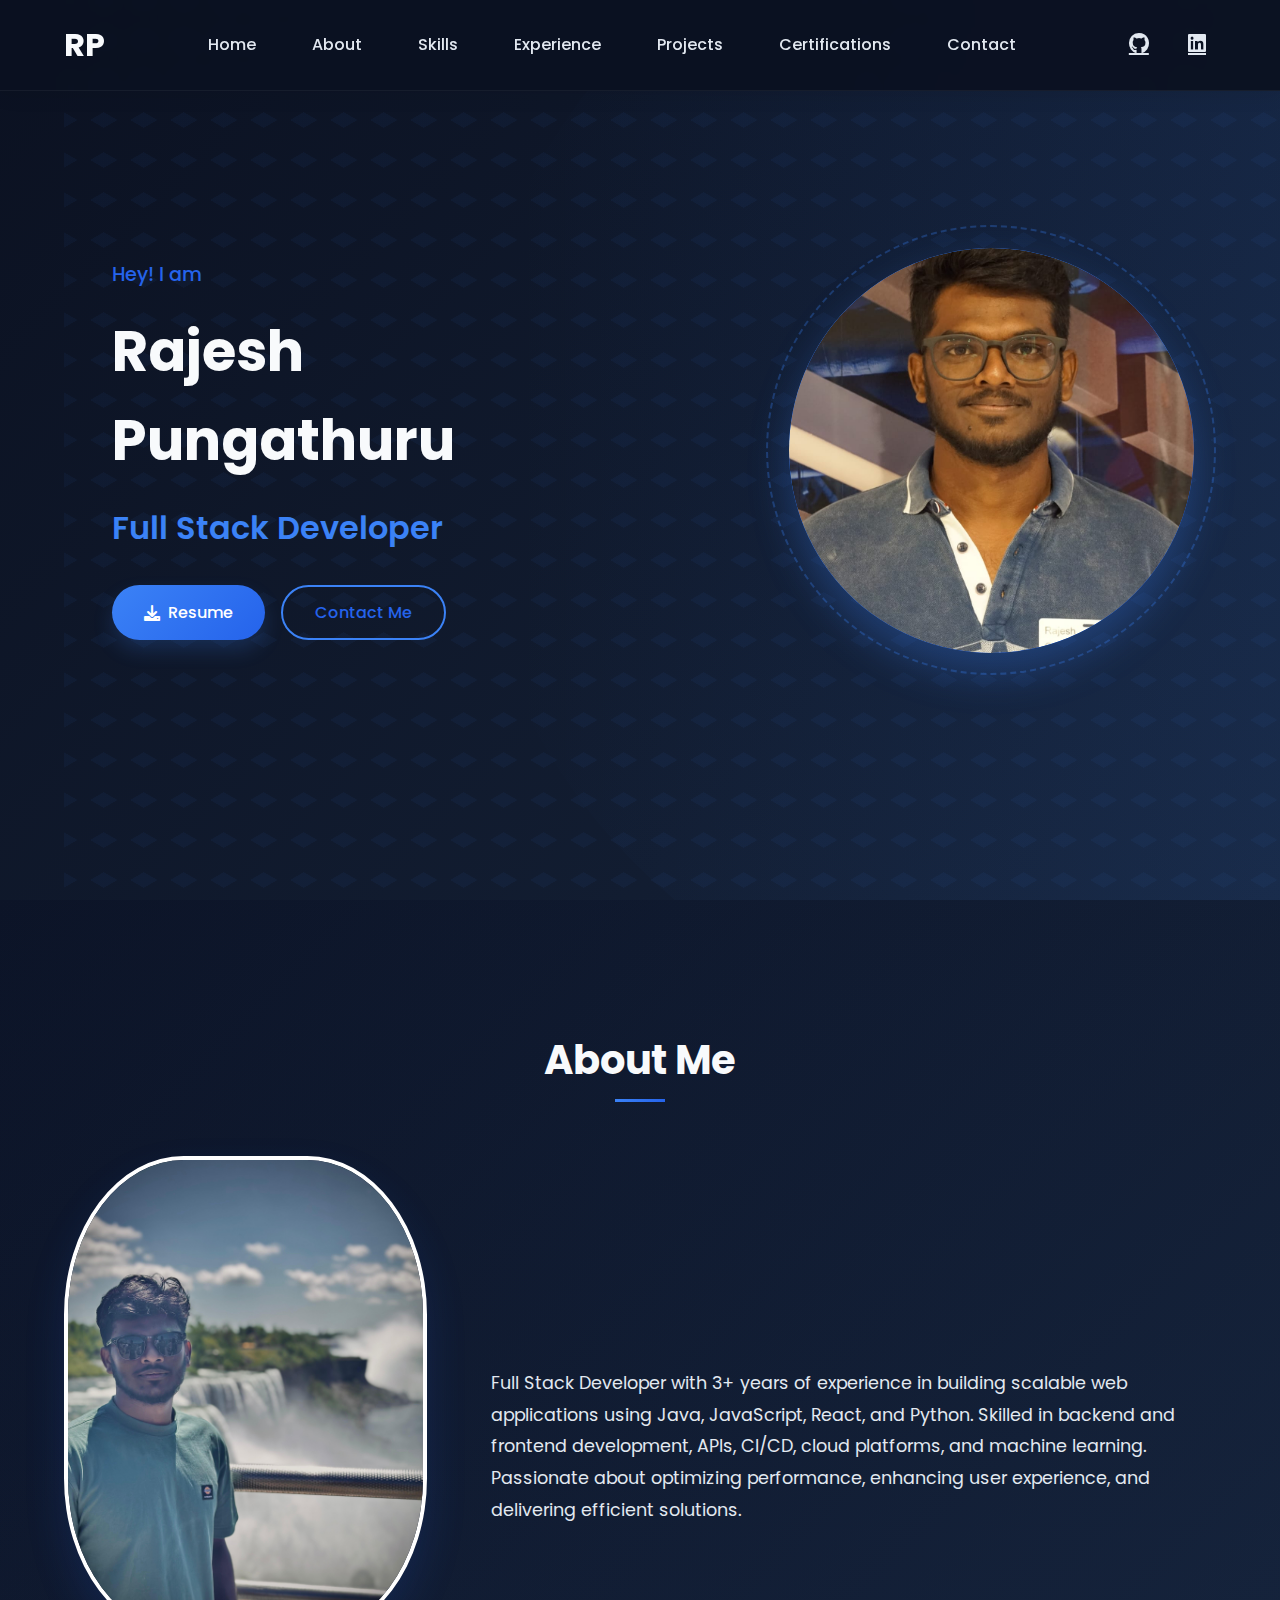
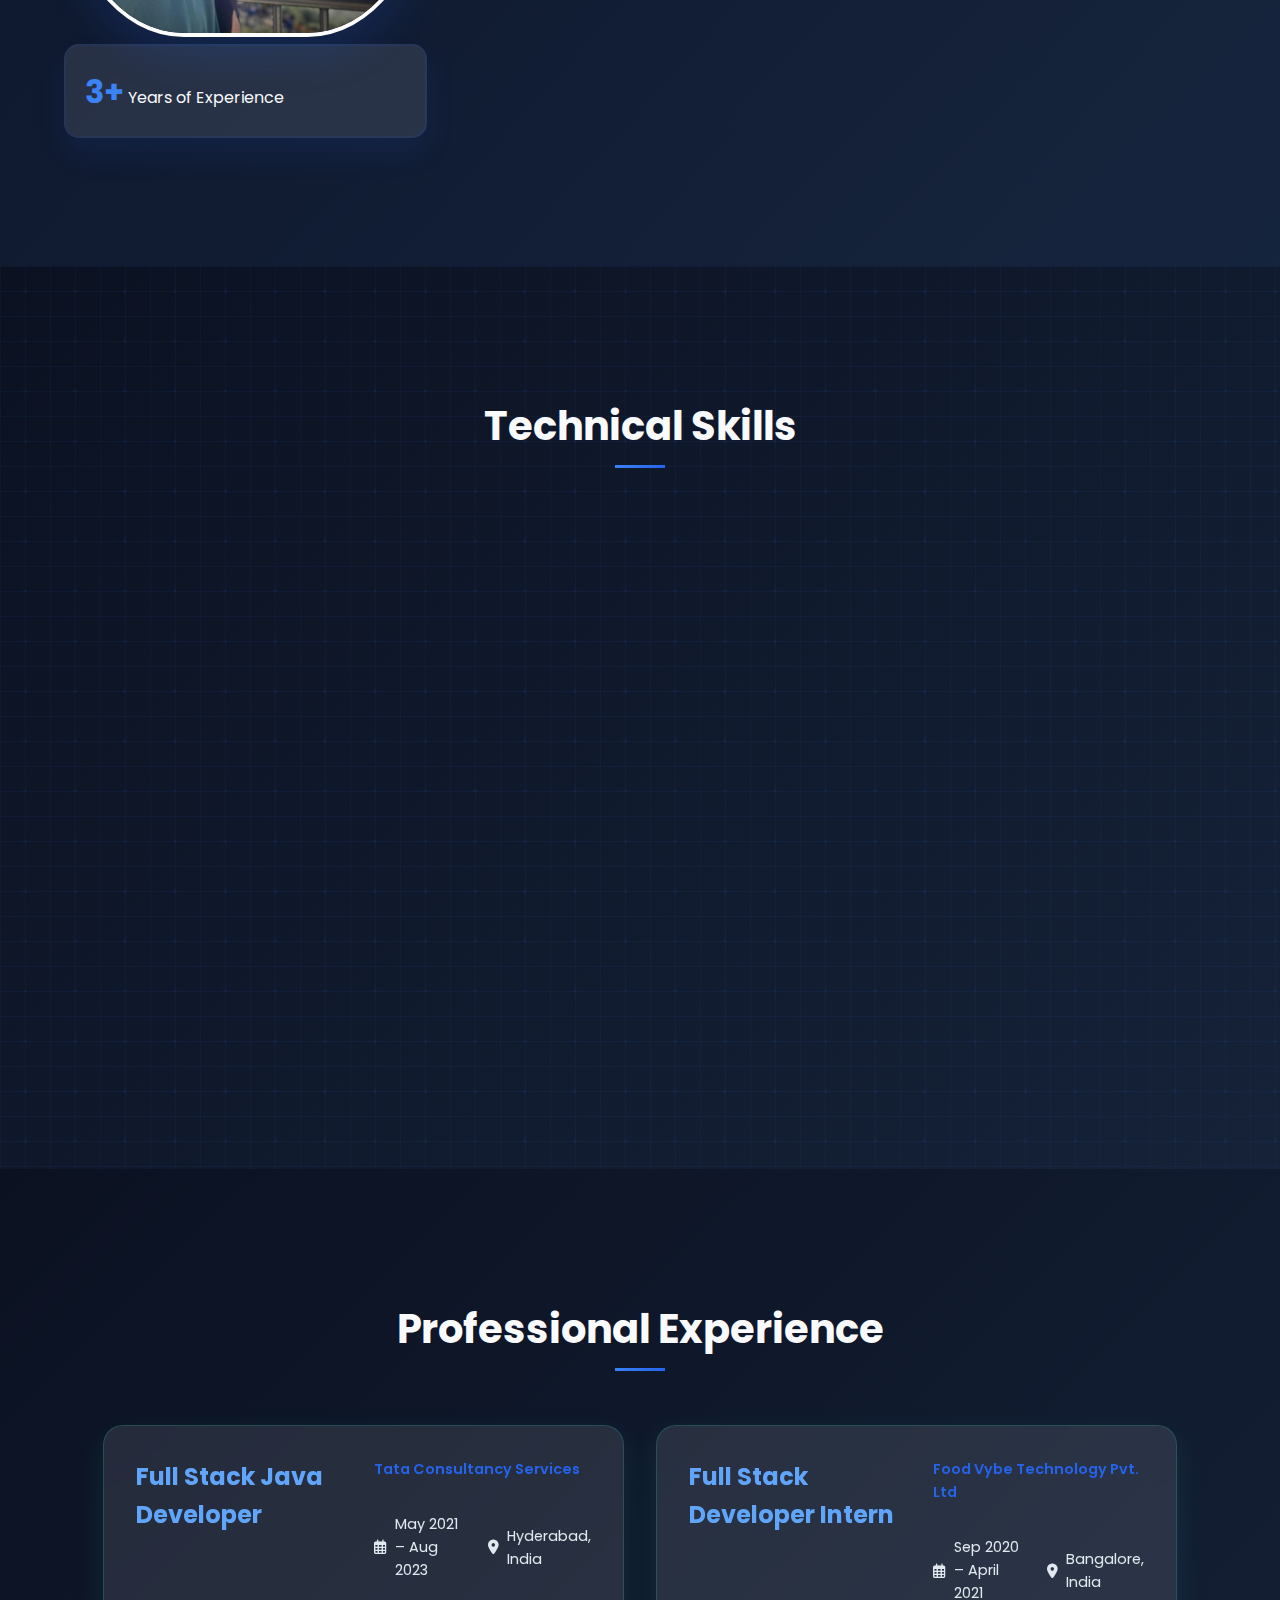
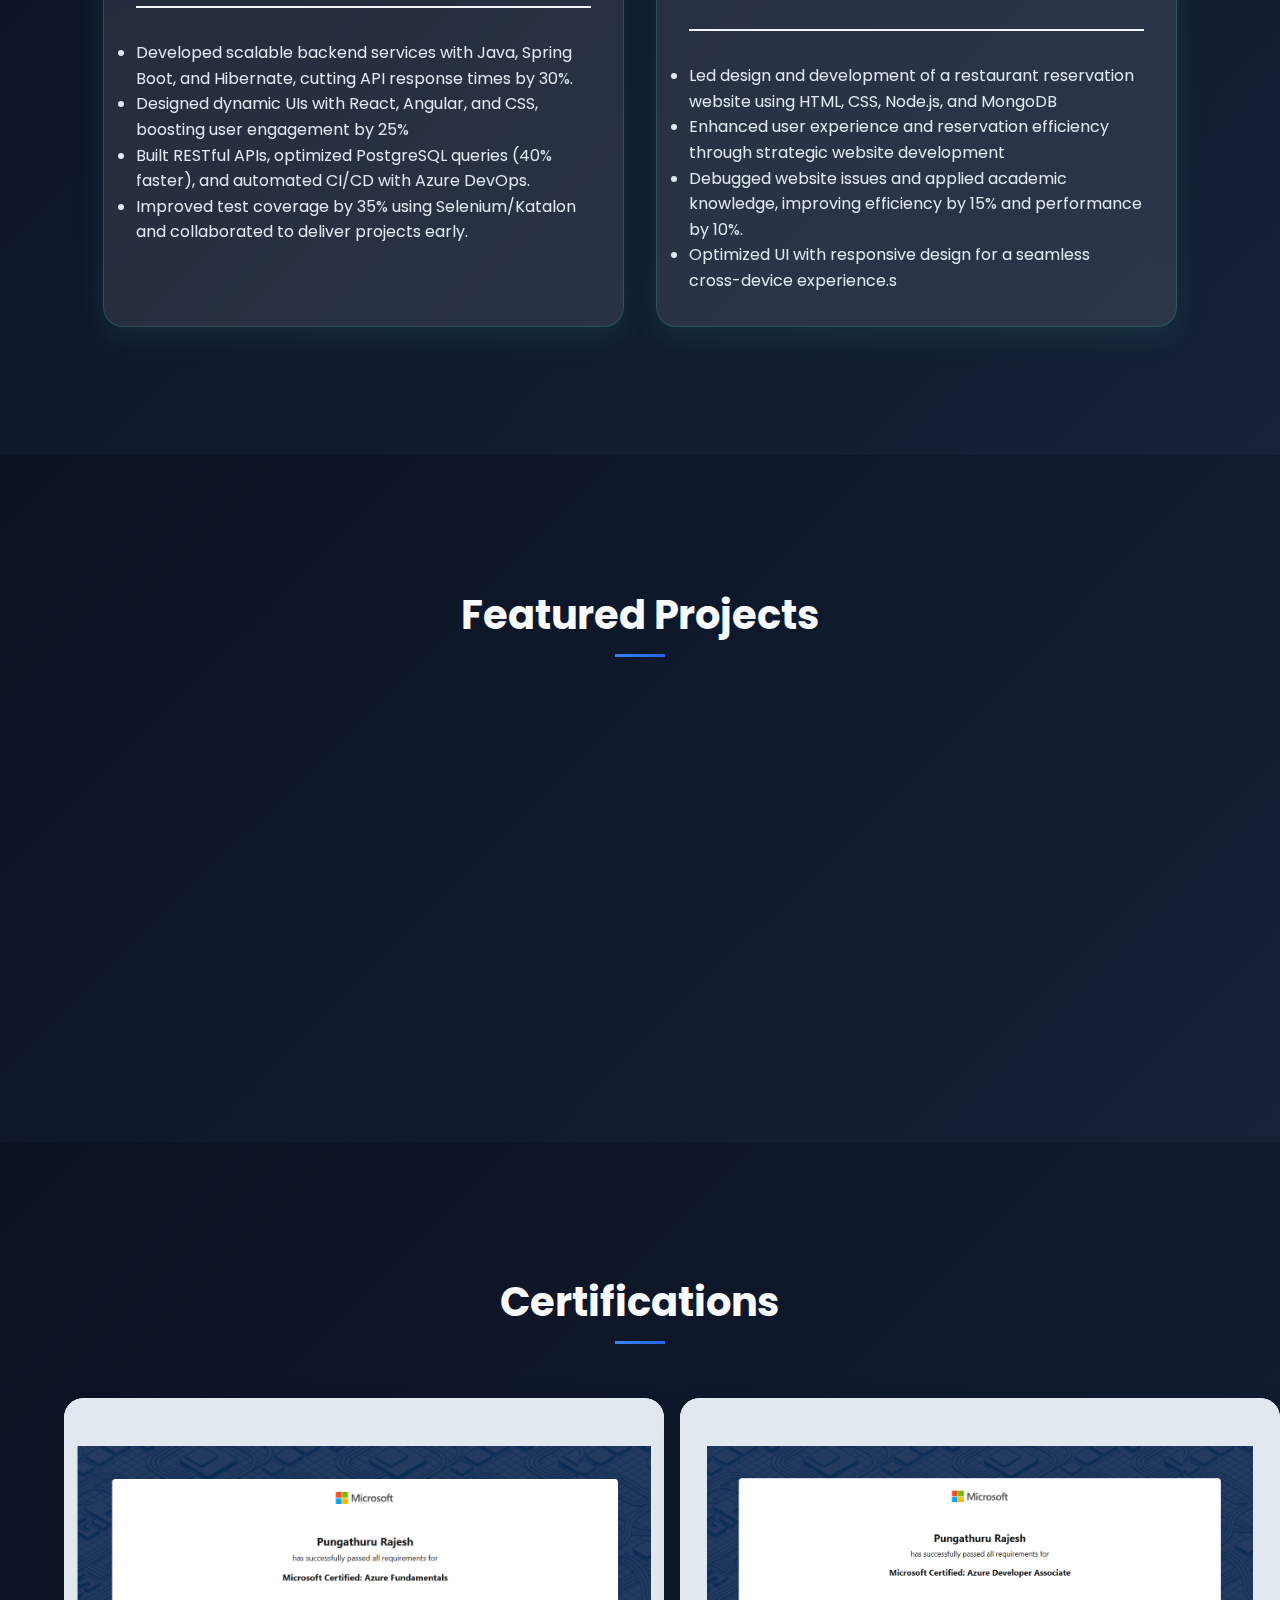
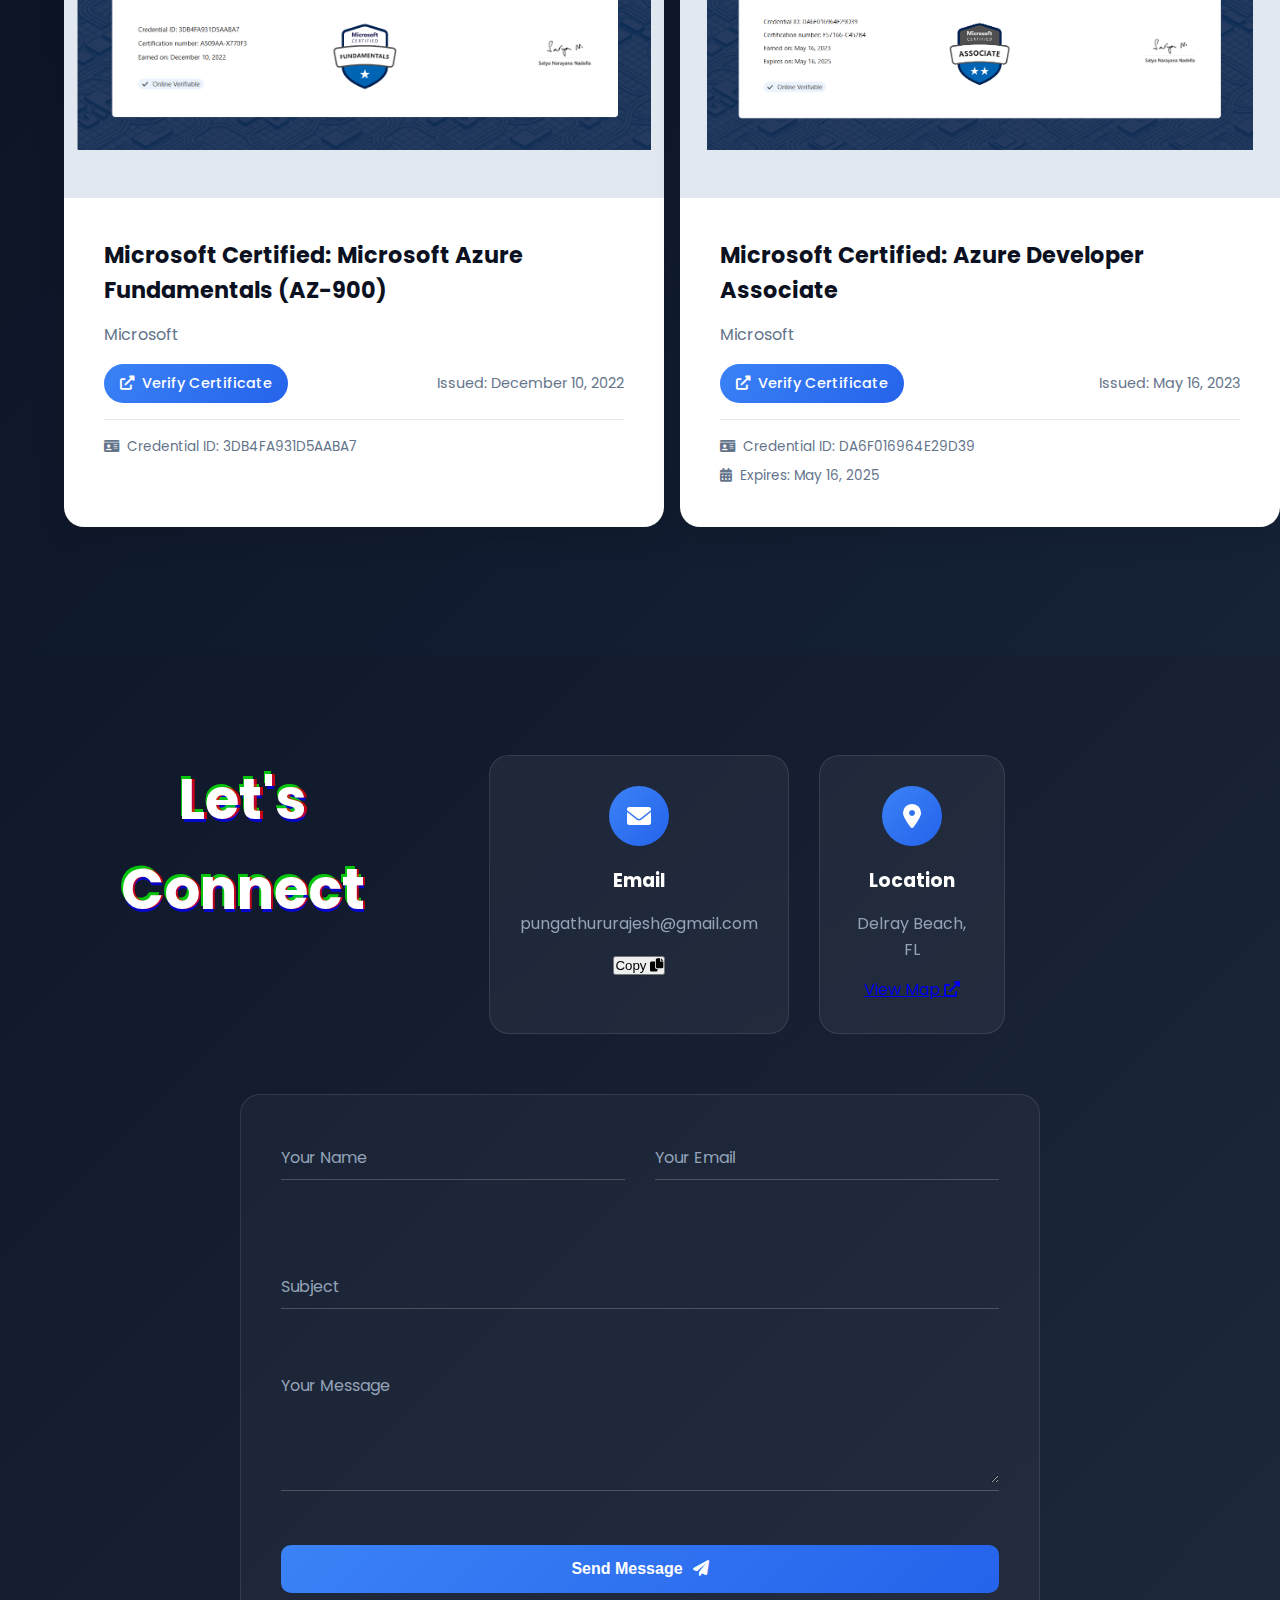
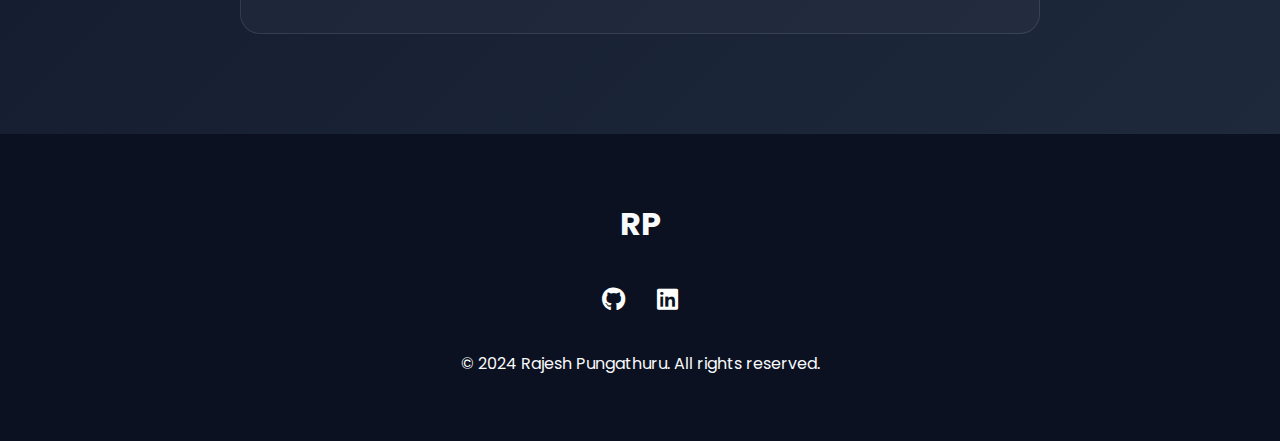
==== index.html @ 25eaee37 "first commit" ====
<!DOCTYPE html>
<html lang="en">
<head>
  <meta charset="UTF-8">
  <meta name="viewport" content="width=device-width, initial-scale=1.0">
  <title>Rajesh Pungathuru - Full Stack Developer</title>
  <link rel="stylesheet" href="styles.css">
  <link rel="stylesheet" href="https://cdnjs.cloudflare.com/ajax/libs/font-awesome/6.0.0/css/all.min.css">
  <link href="https://fonts.googleapis.com/css2?family=Poppins:wght@300;400;500;600;700&display=swap" rel="stylesheet">
  <link href="https://fonts.googleapis.com/css2?family=Dancing+Script:wght@700&display=swap" rel="stylesheet">
</head>
<body>
  <!-- Navigation -->
  <nav class="navbar">
    <div class="nav-logo">RP</div>
    <div class="nav-links">
      <a href="#hero" class="nav-item">Home</a>
      <a href="#about" class="nav-item">About</a>
      <a href="#skills" class="nav-item">Skills</a>
      <a href="#experience" class="nav-item">Experience</a>
      <a href="#projects" class="nav-item">Projects</a>
      <a href="#certifications" class="nav-item">Certifications</a>
      <a href="#contact" class="nav-item">Contact</a>
    </div>
    <div class="nav-social">
      <a href="https://github.com/RajeshPungathuru" target="_blank" class="social-icon github">
        <i class="fab fa-github"></i>
      </a>
      <a href="https://www.linkedin.com/in/rajesh-pungathuru-8390151b8/" target="_blank" class="social-icon linkedin">
        <i class="fab fa-linkedin"></i>
      </a>
    </div>
  </nav>

  <!-- Hero Section -->
  <section id="hero" class="hero-section">
    <div class="hero-content">
      <div class="hero-text">
        <div class="greeting-text">Hey! I am</div>
        <h1 class="dev-name">Rajesh Pungathuru</h1>
        <div class="role-text">Full Stack Developer</div>
        <div class="cta-buttons">
          <a href="assets/RP_OG_Resume.pdf" download class="btn primary-btn">
            <i class="fas fa-download"></i> Resume
          </a>
          <a href="#contact" class="btn secondary-btn">Contact Me</a>
        </div>
      </div>
      
      <div class="hero-image">
        <div class="image-frame"></div>
        <div class="image-container">
          <img src="assets/rpl.jpg" alt="Rajesh Pungathuru">
        </div>
      </div>
    </div>
  </section>

  <!-- About Me Section -->
  <section id="about" class="about-section">
    <h2 class="section-title">About Me</h2>
    <div class="about-content">
      <div class="about-image">
        <img src="assets/rpp.jpg" alt="Rajesh Pungathuru">
        <div class="years-card">
          <span class="number">3+</span>
          <span class="text">Years of Experience</span>
        </div>
      </div>
      <div class="about-text">
        <p class="about-description">
          Full Stack Developer with 3+ years of experience in building scalable web applications using Java, JavaScript, React, and Python. 
          Skilled in backend and frontend development, APIs, CI/CD, cloud platforms, and machine learning. Passionate about optimizing performance, enhancing user experience, and delivering efficient solutions.
        </p>
      </div>
    </div>
  </section>

  <!-- Skills Section -->
  <section id="skills" class="skills-section">
    <h2 class="section-title">Technical Skills</h2>
    <div class="skills-categories">
      <div class="skill-category">
        <h4>Languages</h4>
        <div class="skill-tags">
          <span>Java</span>
          <span>JavaScript</span>
          <span>Python</span>
          <span>HTML5</span>
          <span>CSS3</span>
        </div>
      </div>
      <div class="skill-category">
        <h4>Frameworks</h4>
        <div class="skill-tags">
          <span>Spring Boot</span>
          <span>Hibernate</span>
          <span>Angular</span>
          <span>React.js</span>
        </div>
      </div>
      <div class="skill-category">
        <h4>Databases</h4>
        <div class="skill-tags">
          <span>PostgreSQL</span>
          <span>MongoDB</span>
          <span>Oracle</span>
        </div>
      </div>
      <div class="skill-category">
        <h4>Cloud & DevOps</h4>
        <div class="skill-tags">
          <span>Azure DevOps</span>
          <span>Microsoft Azure</span>
          <span>Docker</span>
          <span>Git</span>
        </div>
      </div>
      <div class="skill-category">
        <h4>Tools</h4>
        <div class="skill-tags">
          <span>Selenium</span>
          <span>Katalon</span>
          <span>Git</span>
          <span>Docker</span>
        </div>
      </div>
      <div class="skill-category">
        <h4>Methodologies</h4>
        <div class="skill-tags">
          <span>Agile/Scrum</span>
          <span>SDLC</span>
          <span>Test-driven Development</span>
        </div>
      </div>
    </div>
  </section>

  <!-- Experience Section -->
  <section id="experience" class="experience-section">
    <h2 class="section-title">Professional Experience</h2>
    <div class="experience-container">
      <div class="experience-card">
        <div class="experience-header">
          <h3>Full Stack Java Developer</h3>
          <div class="company-info">
            <span class="company-name">Tata Consultancy Services</span>
            <div class="meta-info">
              <span><i class="far fa-calendar-alt"></i> May 2021 – Aug 2023</span>
              <span><i class="fas fa-map-marker-alt"></i> Hyderabad, India</span>
            </div>
          </div>
        </div>
        <div class="experience-body">
          <ul class="responsibility-list">
            <li>Developed scalable backend services with Java, Spring Boot, and Hibernate, cutting API response times by 30%.</li>
            <li>Designed dynamic UIs with React, Angular, and CSS, boosting user engagement by 25%</li>
            <li>Built RESTful APIs, optimized PostgreSQL queries (40% faster), and automated CI/CD with Azure DevOps.</li>
            <li>Improved test coverage by 35% using Selenium/Katalon and collaborated to deliver projects early.</li>
          </ul>
        </div>
      </div>

      <div class="experience-card">
        <div class="experience-header">
          <h3>Full Stack Developer Intern</h3>
          <div class="company-info">
            <span class="company-name">Food Vybe Technology Pvt. Ltd</span>
            <div class="meta-info">
              <span><i class="far fa-calendar-alt"></i> Sep 2020 – April 2021</span>
              <span><i class="fas fa-map-marker-alt"></i> Bangalore, India</span>
            </div>
          </div>
        </div>
        <div class="experience-body">
          <ul class="responsibility-list">
            <li>Led design and development of a restaurant reservation website using HTML, CSS, Node.js, and MongoDB</li>
            <li>Enhanced user experience and reservation efficiency through strategic website development</li>
            <li>Debugged website issues and applied academic knowledge, improving efficiency by 15% and performance by 10%.</li>
             <li> Optimized UI with responsive design for a seamless cross-device experience.s</li>
          </ul>
        </div>
      </div>
    </div>
  </section>

  <!-- Projects Section -->
  <section id="projects" class="projects-section">
    <h2 class="section-title">Featured Projects</h2>
    <div class="project-grid">
      <div class="project-card">
        <div class="project-image">
          <img src="assets/project1.jpg" alt="Inventory Management System">
        </div>
        <div class="project-content">
          <h3>Inventory Management System</h3>
          <p>Built a microservices-based inventory system using Spring Boot and Docker, reducing downtime during updates by 50%.</p>
          <div class="project-tech">
            <span>Spring Boot</span>
            <span>Docker</span>
            <span>Microservices</span>
          </div>
          <div class="project-links">
            <a href="#" class="btn project-btn"><i class="fas fa-external-link-alt"></i> Live Demo</a>
            <a href="#" class="btn project-btn"><i class="fab fa-github"></i> Source Code</a>
          </div>
        </div>
      </div>
      <div class="project-card">
        <div class="project-image">
          <img src="assets/project2.jpg" alt="E-Commerce Platform">
        </div>
        <div class="project-content">
          <h3>E-Commerce Platform</h3>
          <p>Developed a full-stack e-commerce platform using Spring Boot, Angular, and PostgreSQL, achieving 99% uptime SLA.</p>
          <div class="project-tech">
            <span>Angular</span>
            <span>Spring Boot</span>
            <span>PostgreSQL</span>
          </div>
          <div class="project-links">
            <a href="#" class="btn project-btn"><i class="fas fa-external-link-alt"></i> Live Demo</a>
            <a href="#" class="btn project-btn"><i class="fab fa-github"></i> Source Code</a>
          </div>
        </div>
      </div>
    </div>
  </section>

  <!-- Certifications Section -->
  <section id="certifications" class="certifications-section">
    <h2 class="section-title">Certifications</h2>
    <div class="certifications-grid">
      <div class="certification-card">
        <div class="certification-image">
          <img src="assets/Screenshot 2025-01-31 222821.png" alt="Microsoft Certified: Microsoft Azure Fundamentals (AZ-900)">
        </div>
        <div class="certification-content">
          <h3>Microsoft Certified: Microsoft Azure Fundamentals (AZ-900)</h3>

          <p>Microsoft</p>
          <div class="certification-links">
            <a href="https://learn.microsoft.com/en-us/users/pungathururajesh-3265/credentials/3db4fa931d5aaba7?ref=https%3A%2F%2Fwww.linkedin.com%2F" target="_blank" class="btn cert-btn">
              <i class="fas fa-external-link-alt"></i> Verify Certificate
            </a>
            <span class="cert-date">Issued: December 10, 2022</span>
          </div>
          <div class="cert-details">
            <span class="cert-id">Credential ID: 3DB4FA931D5AABA7</span>
            <!-- <span class="cert-expiry">Expires: May 16, 2025</span> -->
          </div>
        </div>
      </div>

      <!-- <div class="certification-card">
        <div class="certification-image">
          <img src="assets/azure-cert.jpg" alt="Microsoft Azure Fundamentals">
        </div>
        <div class="certification-content">
          <h3>Microsoft Azure Fundamentals (AZ-900)</h3>
          <p>Microsoft</p>
          <div class="certification-links">
            <a href="https://www.credly.com/your-azure-badge" target="_blank" class="btn cert-btn">
              <i class="fas fa-external-link-alt"></i> Verify Certificate
            </a>
            <span class="cert-date">Issued: Dec 2023</span>
          </div>
        </div>
      </div> -->

      <div class="certification-card">
        <div class="certification-image">
          <img src="assets/image.png" alt="Microsoft Certified: Azure Developer Associate">
        </div>
        <div class="certification-content">
          <h3>Microsoft Certified: Azure Developer Associate</h3>
          <p>Microsoft</p>
          <div class="certification-links">
            <a href="https://learn.microsoft.com/en-us/users/pungathururajesh-3265/credentials/da6f016964e29d39?ref=https%3A%2F%2Fwww.linkedin.com%2F" target="_blank" class="btn cert-btn">
              <i class="fas fa-external-link-alt"></i> Verify Certificate
            </a>
            <span class="cert-date">Issued: May 16, 2023</span>
          </div>
          <div class="cert-details">
            <span class="cert-id">Credential ID: DA6F016964E29D39</span>
            <span class="cert-expiry">Expires: May 16, 2025</span>
          </div>
        </div>
      </div>

      
  </section>

  <!-- Contact Section -->
  <!-- <section id="contact" class="contact-section">
    <h2 class="section-title">Let's Connect</h2>
    <div class="contact-container">
      <div class="contact-info">
        <div class="contact-item">
          <i class="fas fa-envelope"></i>
          <h3>Email</h3>
          <p>pungathururajesh@gmail.com</p>
        </div>
        <div class="contact-item">
          <i class="fas fa-map-marker-alt"></i>
          <h3>Location</h3>
          <p>Delray Beach, FL</p>
        </div>
      </div>
      <form class="contact-form">
        <div class="form-group">
          <input type="text" placeholder="Your Name" required>
          <input type="email" placeholder="Your Email" required>
        </div>
        <input type="text" placeholder="Subject" required>
        <textarea placeholder="Your Message" required></textarea>
        <button type="submit" class="btn submit-btn">Send Message</button>
      </form>
    </div>
  </section> -->
  <!-- <section id="contact" class="contact-section">
    <h2 class="section-title">Let's Connect</h2>
    <div class="contact-container">
      <div class="contact-info">
        <div class="contact-item">
          <i class="fas fa-envelope"></i>
          <h3>Email</h3>
          <p>pungathururajesh@gmail.com</p>
        </div>
        <div class="contact-item">
          <i class="fas fa-map-marker-alt"></i>
          <h3>Location</h3>
          <p>Delray Beach, FL</p>
        </div>
      </div>
      <form id="contact-form" class="contact-form">
        <div class="form-group">
          <input type="text" id="name" name="name" placeholder="Your Name" required>
          <input type="email" id="email" name="email" placeholder="Your Email" required>
        </div>
        <input type="text" id="subject" name="subject" placeholder="Subject" required>
        <textarea id="message" name="message" placeholder="Your Message" required></textarea>
        <button type="submit" class="btn submit-btn">Send Message</button>
      </form>
      <script src="https://cdn.jsdelivr.net/npm/@emailjs/browser@4/dist/email.min.js"></script>
      <script src="script.js"></script>
    </div>
  </section> -->
  <section id="contact" class="contact-section">
    <div class="contact-container">
      <div class="contact-header">
        <h2 class="glitch-text" data-text="Let's Connect">Let's Connect</h2>
        <!-- <p class="subtitle">Have a project in mind? Let's make it happen.</p> -->
      </div>
  
      <div class="contact-content">
        <!-- Interactive Contact Cards -->
        <div class="contact-cards">
          <div class="contact-card" data-tilt>
            <div class="card-content">
              <div class="card-icon">
                <i class="fas fa-envelope"></i>
              </div>
              <h3>Email</h3>
              <p class="contact-info">pungathururajesh@gmail.com</p>
              <button class="copy-btn" data-copy="pungathururajesh@gmail.com">
                Copy <i class="fas fa-copy"></i>
              </button>
            </div>
          </div>
  
          <div class="contact-card" data-tilt>
            <div class="card-content">
              <div class="card-icon">
                <i class="fas fa-map-marker-alt"></i>
              </div>
              <h3>Location</h3>
              <p class="contact-info">Delray Beach, FL</p>
              <a href="https://maps.google.com" target="_blank" class="map-btn">
                View Map <i class="fas fa-external-link-alt"></i>
              </a>
            </div>
          </div>
  
          <!-- <div class="contact-card" data-tilt>
            <div class="card-content">
              <div class="card-icon">
                <i class="fas fa-clock"></i>
              </div>
               <h3>Availability</h3>
              <p class="contact-info">Open for Projects</p>
              <div class="availability-indicator active"></div> -->
            </div>
          </div> 
        </div>
  
        <!-- Contact Form -->
        <form id="contact-form" class="contact-form">
          <div class="form-group">
            <div class="input-container">
              <input type="text" id="name" required>
              <label for="name">Your Name</label>
              <div class="input-underline"></div>
            </div>
            
            <div class="input-container">
              <input type="email" id="email" required>
              <label for="email">Your Email</label>
              <div class="input-underline"></div>
            </div>
          </div>
  
          <div class="input-container">
            <input type="text" id="subject" required>
            <label for="subject">Subject</label>
            <div class="input-underline"></div>
          </div>
  
          <div class="input-container">
            <textarea id="message" required></textarea>
            <label for="message">Your Message</label>
            <div class="input-underline"></div>
          </div>
  
          <button type="submit" class="submit-btn">
            <span class="btn-text">Send Message</span>
            <span class="btn-icon"><i class="fas fa-paper-plane"></i></span>
          </button>
        </form>
      </div>
    </div>
  </section>
  <script src="https://cdn.jsdelivr.net/npm/@emailjs/browser@3/dist/email.min.js"></script>
  <script src="script.js"></script>
  <!-- Footer -->
  <footer class="footer">
    <div class="footer-content">
      <div class="footer-logo">RP</div>
      <div class="footer-social">
        <a href="#"><i class="fab fa-github"></i></a>
        <a href="#"><i class="fab fa-linkedin"></i></a>
        <!-- <a href="#"><i class="fab fa-twitter"></i></a> -->
      </div>
      <p class="footer-text">&copy; 2024 Rajesh Pungathuru. All rights reserved.</p>
    </div>
  </footer>

  <script src="script.js"></script>
</body>
</html>
---- styles.css ----
/* Global Styles */
:root {
  --primary-color: #3b82f6;
  --secondary-color: #2563eb;
  --dark-color: #0b1121;
  --darker-color: #152238;
  --light-color: #f8fafc;
  --gradient: linear-gradient(135deg, #3b82f6, #2563eb);
  --dark-gradient: linear-gradient(135deg, #0b1121, #152238);
}

* {
    margin: 0;
    padding: 0;
    box-sizing: border-box;
}

html {
  scroll-behavior: smooth;
}

body {
  font-family: 'Poppins', sans-serif;
  line-height: 1.6;
  /* color: var(--dark-color); */
  color: #e2e8f0;
  background-color: var(--light-color);
}

/* Navigation Styles */
.navbar {
  position: fixed;
  top: 0;
  width: 100%;
  display: flex;
  justify-content: space-between;
  align-items: center;
  padding: 1.2rem 5%;
  background: rgba(11, 17, 33, 0.95);
  backdrop-filter: blur(10px);
  z-index: 1000;
  box-shadow: 0 2px 20px rgba(0, 0, 0, 0.1);
  transition: all 0.3s ease;
  border-bottom: 1px solid rgba(255, 255, 255, 0.05);
}

.nav-logo {
  font-size: 2rem;
  font-weight: 700;
  color: #f8fafc;
  text-decoration: none;
  position: relative;
  overflow: hidden;
}

.nav-logo::after {
  content: '';
  position: absolute;
  bottom: 0;
  left: 0;
  width: 100%;
  height: 3px;
  background: var(--gradient);
  transform: scaleX(0);
  transform-origin: right;
  transition: transform 0.3s ease;
}

.nav-logo:hover::after {
  transform: scaleX(1);
  transform-origin: left;
}

.nav-links {
  display: flex;
  gap: 1.5rem;
  align-items: center;
}

.nav-item {
  text-decoration: none;
  color: #e2e8f0;
  font-weight: 500;
  padding: 0.5rem 1rem;
  border-radius: 30px;
  transition: all 0.3s ease;
  position: relative;
  overflow: hidden;
}

.nav-item::before {
  content: '';
  position: absolute;
  top: 0;
  left: 0;
  width: 100%;
  height: 100%;
  background: var(--gradient);
  opacity: 0;
  z-index: -1;
  transition: opacity 0.3s ease;
  border-radius: 30px;
}

.nav-item:hover {
    color: white;
}

.nav-item:hover::before {
  opacity: 1;
}

.nav-social {
  display: flex;
  gap: 1.2rem;
}

.social-icon {
  color: #e2e8f0;
  font-size: 1.3rem;
  transition: all 0.3s ease;
  padding: 0.5rem;
  border-radius: 50%;
  display: flex;
  align-items: center;
  justify-content: center;
  background: transparent;
  border: 2px solid transparent;
}

.social-icon:hover {
  color: var(--primary-color);
  background: rgba(37, 99, 235, 0.1);
  border-color: var(--primary-color);
  transform: translateY(-2px);
}

/* Active nav item */
.nav-item.active {
    color: white;
  background: var(--gradient);
}

/* Responsive Navigation */
@media (max-width: 768px) {
  .navbar {
    padding: 1rem 3%;
  }

  .nav-links {
    gap: 1rem;
  }

  .nav-item {
    padding: 0.4rem 0.8rem;
    font-size: 0.9rem;
  }

  .nav-social {
    gap: 0.8rem;
  }

  .social-icon {
    font-size: 1.1rem;
  }
}

/* Hero Section with Light Blue Theme */
.hero-section {
  min-height: 100vh;
  display: flex;
  align-items: center;
  padding: 0 5%;
  background: var(--dark-gradient);
  position: relative;
  overflow: hidden;
  color: #f8fafc;
}

/* Update Background Pattern */
.hero-section::before {
  content: '';
  position: absolute;
  width: 100%;
  height: 100%;
  background-image: 
    linear-gradient(30deg, rgba(59, 130, 246, 0.1) 12%, transparent 12.5%, transparent 87%, rgba(59, 130, 246, 0.1) 87.5%, rgba(59, 130, 246, 0.1)),
    linear-gradient(150deg, rgba(59, 130, 246, 0.1) 12%, transparent 12.5%, transparent 87%, rgba(59, 130, 246, 0.1) 87.5%, rgba(59, 130, 246, 0.1));
  background-size: 40px 40px;
  opacity: 0.5;
}

/* Update Curved Lines */
.hero-section::after {
  content: '';
  position: absolute;
  top: 0;
  right: 0;
  width: 60%;
  height: 100%;
  background: linear-gradient(to right, transparent, rgba(59, 130, 246, 0.1));
  clip-path: circle(70% at 70% 50%);
}

.hero-content {
  position: relative;
  z-index: 2;
  display: flex;
  justify-content: space-between;
  align-items: center;
  gap: 4rem;
  max-width: 1400px;
  margin: 0 auto;
}

.hero-text {
  flex: 1;
  padding-left: 3rem;
}

.greeting-text {
  font-size: 1.2rem;
  color: #2563eb;
  margin-bottom: 1rem;
  font-weight: 500;
}

.dev-name {
  font-size: 3.5rem;
  font-weight: 700;
  color: #000000;
  margin-bottom: 1rem;
}

.role-text {
  font-size: 2.5rem;
  font-weight: 600;
  color: #2563eb;
  margin-bottom: 2rem;
}

.hero-description {
  display: none;
}

/* Hero Image */
.hero-image {
  position: relative;
  width: 450px;
  height: 450px;
}

.image-frame {
  position: absolute;
  width: 100%;
  height: 100%;
  border-radius: 50%;
  border: 2px dashed rgba(59, 130, 246, 0.3);
  animation: rotate 20s linear infinite;
}

.image-container {
  position: relative;
  width: 90%;
  height: 90%;
  margin: 5%;
  background: linear-gradient(135deg, #3b82f6 0%, #2563eb 100%);
  border-radius: 50%;
  overflow: hidden;
  box-shadow: 0 20px 40px rgba(59, 130, 246, 0.3);
}

.hero-image img {
  width: 100%;
  height: 100%;
  object-fit: cover;
  border-radius: 50%;
  transition: transform 0.3s ease;
}

/* Update button styles */
.primary-btn {
  background: var(--gradient);
  color: white;
  border: none;
  box-shadow: 0 10px 20px rgba(59, 130, 246, 0.2);
}

.secondary-btn {
  border: 2px solid var(--primary-color);
  color: var(--secondary-color);
}

.primary-btn:hover {
  box-shadow: 0 15px 30px rgba(59, 130, 246, 0.3);
}

.secondary-btn:hover {
  background: rgba(59, 130, 246, 0.1);
}

/* Animations */
@keyframes rotate {
  from {
    transform: rotate(0deg);
  }
  to {
    transform: rotate(360deg);
  }
}

@keyframes patternMove {
  0% {
    background-position: 0 0;
  }
  100% {
    background-position: 40px 40px;
  }
}

@keyframes glowPulse {
  0%, 100% {
    opacity: 0.5;
  }
  50% {
    opacity: 0.8;
  }
}

/* Responsive Design */
@media (max-width: 1200px) {
  .hero-content {
    padding: 0 2rem;
  }
  
  .hero-text {
    padding-left: 0;
  }
  
  .hero-image {
    width: 400px;
    height: 400px;
  }
}

@media (max-width: 768px) {
  .hero-section {
    padding: 6rem 1rem;
  }
  
  .hero-content {
    flex-direction: column-reverse;
    text-align: center;
    padding: 0;
  }
  
  .hero-text {
    padding-left: 0;
  }
  
  .dev-name {
    font-size: 2.5rem;
  }
  
  .role-text {
    font-size: 2rem;
  }
  
  .hero-image {
    width: 300px;
    height: 300px;
  }
  
  .hero-description {
    margin: 2rem auto;
  }
}

/* Update hero content to be above background */
.hero-content {
  position: relative;
  z-index: 2;
  display: flex;
  justify-content: space-between;
  align-items: center;
  gap: 4rem;
  margin-left: auto;
  max-width: 1400px;
}

/* Update text colors for dark background */
.hero-text {
  flex: 1;
  margin-right: 150px;
  padding-left: 3rem;
}

.dev-name {
  color: #f8fafc;
}

.name-bg {
  color: rgba(59, 130, 246, 0.1);
}

.typing-text {
  color: #94a3b8;
}

.role-text {
  color: #60a5fa;
}

/* Add animations */
@keyframes wave {
  0% {
    transform: translate(-50%, -50%) rotate(0deg);
  }
  100% {
    transform: translate(-50%, -50%) rotate(360deg);
  }
}

@keyframes pulse {
  0%, 100% {
    opacity: 0.5;
    transform: scale(1);
  }
  50% {
    opacity: 0.8;
    transform: scale(1.2);
  }
}

/* Add floating code elements */
.code-elements {
  position: absolute;
  width: 100%;
  height: 100%;
  top: 0;
  left: 0;
  pointer-events: none;
}

.code-element {
  position: absolute;
  color: rgba(59, 130, 246, 0.1);
  font-family: monospace;
    font-size: 1.2rem;
  animation: float 6s infinite;
}

.code-element:nth-child(1) { top: 10%; left: 10%; animation-delay: 0s; }
.code-element:nth-child(2) { top: 20%; right: 20%; animation-delay: 1s; }
.code-element:nth-child(3) { bottom: 30%; left: 15%; animation-delay: 2s; }
.code-element:nth-child(4) { bottom: 15%; right: 10%; animation-delay: 3s; }

@keyframes float {
  0%, 100% {
    transform: translateY(0);
  }
  50% {
    transform: translateY(-20px);
  }
}

.glitch {
  font-size: 3.5rem;
  font-weight: 700;
  position: relative;
  text-shadow: 0.05em 0 0 rgba(255, 0, 0, 0.75),
              -0.025em -0.05em 0 rgba(0, 255, 0, 0.75),
              0.025em 0.05em 0 rgba(0, 0, 255, 0.75);
  animation: glitch 500ms infinite;
}

.role-text {
  font-size: 2rem;
  font-weight: 600;
  color: var(--primary-color);
  margin-bottom: 1rem;
  animation: fadeInUp 1s ease-out 0.5s backwards;
}

.cta-buttons {
  display: flex;
  gap: 1rem;
  margin-top: 2rem;
  flex-wrap: wrap;
  animation: fadeInUp 1s ease-out 0.9s backwards;
}

.btn {
  padding: 0.8rem 2rem;
  border-radius: 50px;
  text-decoration: none;
  font-weight: 500;
  transition: all 0.3s ease;
  display: flex;
  align-items: center;
  gap: 0.5rem;
}

.primary-btn:hover {
  box-shadow: 0 0 30px rgba(121, 134, 203, 0.5);
  transform: translateY(-3px);
}

.secondary-btn:hover {
  background: rgba(121, 134, 203, 0.1);
  box-shadow: 0 0 30px rgba(121, 134, 203, 0.3);
  transform: translateY(-3px);
}

/* Add this for the download icon */
.secondary-btn i {
  font-size: 0.9rem;
  }
  
  /* About Section */
.about-section {
  padding: 10% 5%;
  background: var(--dark-gradient);
  position: relative;
  overflow: hidden;
  color: #f8fafc;
}

.about-section::before {
  content: '';
  position: absolute;
  top: 0;
  left: 0;
  width: 100%;
  height: 100%;
  background: linear-gradient(45deg, rgba(37, 99, 235, 0.03) 0%, rgba(59, 130, 246, 0.03) 100%);
  z-index: 0;
}

.section-title {
  font-size: 2.5rem;
    text-align: center;
  margin-bottom: 4rem;
  position: relative;
  color: #f8fafc;
}

.section-title::after {
  content: '';
  position: absolute;
  bottom: -10px;
  left: 50%;
  transform: translateX(-50%);
  width: 50px;
  height: 3px;
  background: var(--gradient);
  }
  
  .about-content {
  position: relative;
  z-index: 1;
    display: flex;
  gap: 4rem;
    align-items: center;
  max-width: 100%;
  margin: 0 auto;
}

.about-image {
  position: relative;
  flex: 1;
  min-width: 300px;
  max-width: 400px;
}

.about-text {
  flex: 2;
  max-width: 800px; /* Limit text width */
}

.about-description {
  font-size: 1.1rem;
  line-height: 1.8;
  color: #e2e8f0;
}

.about-image img {
  width: 100%;
  border-radius: 33%;
  box-shadow: 0 20px 40px rgba(37, 99, 235, 0.15);
  animation: float 6s ease-in-out infinite;
  border: 4px solid white;
}

.years-card {
  /* background: white; */
  background: rgba(255, 255, 255, 0.1);
  padding: 1.2rem;
  border-radius: 15px;
  box-shadow: 0 15px 30px rgba(37, 99, 235, 0.1);
  border: 2px solid rgba(37, 99, 235, 0.1);
}

.years-card .number {
  font-size: 2rem;
  font-weight: 700;
  color: var(--primary-color);
}

.skills-grid {
  display: grid;
  grid-template-columns: repeat(auto-fit, minmax(120px, 1fr));
  gap: 1rem;
  margin: 2rem 0;
}

.skill-item {
  background: white;
  padding: 1rem;
  border-radius: 10px;
  text-align: center;
  box-shadow: 0 5px 15px rgba(0, 0, 0, 0.05);
  transition: transform 0.3s ease;
}

.skill-item:hover {
  transform: translateY(-5px);
}

/* Skills Section with Dark Theme */
.skills-section {
  position: relative;
  padding: 8rem 5%;
  background: var(--dark-gradient);
  overflow: hidden;
}

/* Circuit Board Pattern Background */
.skills-section::before {
  content: '';
  position: absolute;
  top: 0;
  left: 0;
  width: 100%;
  height: 100%;
  background-image: 
    radial-gradient(circle at 25px 25px, rgba(59, 130, 246, 0.08) 2px, transparent 0),
    linear-gradient(rgba(59, 130, 246, 0.08) 1px, transparent 1px),
    linear-gradient(90deg, rgba(59, 130, 246, 0.08) 1px, transparent 1px);
  background-size: 50px 50px, 25px 25px, 25px 25px;
  animation: patternMove 15s linear infinite;
  opacity: 0.7;
}

.skills-section .section-title {
  color: #f8fafc;
  margin-bottom: 3rem;
  position: relative;
  z-index: 2;
}

.skills-categories {
  position: relative;
  z-index: 2;
  display: grid;
  grid-template-columns: repeat(auto-fit, minmax(280px, 1fr));
  gap: 2rem;
  padding: 0 1rem;
}

.skill-category {
  background: rgba(255, 255, 255, 0.03);
  backdrop-filter: blur(10px);
  border: 1px solid rgba(255, 255, 255, 0.08);
  padding: 2rem;
  border-radius: 20px;
  transition: all 0.3s ease;
}

.skill-category:hover {
  transform: translateY(-10px);
  background: rgba(255, 255, 255, 0.05);
  box-shadow: 0 15px 30px rgba(0, 0, 0, 0.3);
}

.skill-category h4 {
  color: #60a5fa;
  font-size: 1.2rem;
  margin-bottom: 1.5rem;
}

/* Add icons to categories */
.skill-category h4::before {
  font-family: "Font Awesome 5 Free";
  font-weight: 900;
}

.skill-category:nth-child(1) h4::before { content: '\f121'; } /* Languages */
.skill-category:nth-child(2) h4::before { content: '\f3d3'; } /* Frameworks */
.skill-category:nth-child(3) h4::before { content: '\f1c0'; } /* Databases */
.skill-category:nth-child(4) h4::before { content: '\f0c2'; } /* Cloud & DevOps */
.skill-category:nth-child(5) h4::before { content: '\f7d9'; } /* Tools */
.skill-category:nth-child(6) h4::before { content: '\f201'; } /* Methodologies */

.skill-tags {
  display: flex;
  flex-wrap: wrap;
  gap: 0.8rem;
}

.skill-tags span {
  background: rgba(255, 255, 255, 0.1);
  color: #e2e8f0;
  padding: 0.6rem 1.2rem;
  border-radius: 50px;
  font-size: 0.9rem;
  transition: all 0.3s ease;
  border: 1px solid rgba(255, 255, 255, 0.05);
}

.skill-tags span:hover {
  background: var(--gradient);
  transform: translateY(-3px);
  box-shadow: 0 5px 15px rgba(37, 99, 235, 0.3);
}

/* Animations */
@keyframes patternMove {
  0% {
    background-position: 0 0;
  }
  100% {
    background-position: 50px 50px;
  }
}

/* Responsive Design */
@media (max-width: 768px) {
  .skills-section {
    padding: 6rem 3%;
  }
  
  .skill-category {
    padding: 1.5rem;
  }
  
  .skill-tags span {
    padding: 0.5rem 1rem;
  }
}

/* Experience Section */
.experience-section {
  padding: 10% 5%;
  background: var(--dark-gradient);
}

.experience-container {
  max-width: 100%;
  width: 96%;
  margin: 0 auto;
  display: grid;
  grid-template-columns: repeat(2, 1fr);
  gap: 3rem;
}

.experience-card {
  height: 100%;
  display: flex;
  flex-direction: column;
  background: #0b1121;
  backdrop-filter: blur(10px);
  border-radius: 20px;
  padding: 2.5rem;
  box-shadow: 0 10px 30px rgba(0, 0, 0, 0.3);
  transition: transform 0.3s ease, box-shadow 0.3s ease;
  border: 1px solid rgba(255, 255, 255, 0.08);
}

.experience-card:hover {
  transform: translateY(-10px);
  box-shadow: 0 15px 30px rgba(0, 0, 0, 0.4);
}

.experience-header {
  margin-bottom: 1.5rem;
  padding-bottom: 1rem;
  border-bottom: 1px solid rgba(255, 255, 255, 0.1);
}

.experience-header h3 {
  font-size: 1.5rem;
  color: #60a5fa;
  margin-bottom: 0.5rem;
}

.company-info {
  display: flex;
  flex-direction: column;
  gap: 0.5rem;
}

.company-name {
  font-weight: 600;
  color: #93c5fd;
}

.meta-info {
  display: flex;
  gap: 1.5rem;
  color: #e2e8f0;
  font-size: 0.9rem;
}

.meta-info span {
  display: flex;
  align-items: center;
  gap: 0.5rem;
}

.key-achievements li {
  color: #e2e8f0;
}

.key-achievements li::before {
  color: #60a5fa;
}

.tech-tags span {
  background: rgba(255, 255, 255, 0.1);
  color: #e2e8f0;
  border: 1px solid rgba(255, 255, 255, 0.08);
}

.tech-tags span:hover {
  background: var(--gradient);
  color: white;
}

@media (max-width: 1200px) {
  .experience-container {
    grid-template-columns: 1fr;
    max-width: 98%;
    width: 98%;
  }
  
  .about-content {
    max-width: 800px;
  }
  
  .skills-categories {
    max-width: 800px;
    grid-template-columns: repeat(2, 1fr);
  }
}

@media (max-width: 768px) {
  .experience-section {
    padding: 2rem 0.5%;
  }
  
  .experience-card {
    padding: 1.5rem;
  }

  .meta-info {
    flex-direction: column;
    gap: 0.5rem;
  }

  .skills-categories {
    grid-template-columns: 1fr;
  }

  .experience-container {
    width: 99%;
  }
  }
  
  /* Projects Section */
.projects-section {
  padding: 8rem 5%;
  background: var(--dark-gradient);
  }
  
  .project-grid {
    display: grid;
    grid-template-columns: repeat(auto-fit, minmax(300px, 1fr));
  gap: 2rem;
  }
  
  .project-card {
    background: rgba(255, 255, 255, 0.03);
    backdrop-filter: blur(10px);
    border-radius: 20px;
    overflow: hidden;
    box-shadow: 0 10px 30px rgba(0, 0, 0, 0.3);
    transition: transform 0.3s ease, box-shadow 0.3s ease;
    animation: fadeInUp 0.5s ease-out backwards;
    border: 1px solid rgba(255, 255, 255, 0.08);
}

.project-card:hover {
  transform: translateY(-10px) scale(1.02);
  box-shadow: 0 15px 30px rgba(0, 0, 0, 0.4);
}

.project-image img {
  width: 100%;
  height: 200px;
  object-fit: cover;
}

.project-content {
  padding: 2rem;
}

.project-tech {
  display: flex;
  flex-wrap: wrap;
  gap: 0.5rem;
  margin: 1rem 0;
}

.project-tech span {
  background: rgba(255, 255, 255, 0.1);
  padding: 0.5rem 1rem;
  border-radius: 50px;
  font-size: 0.9rem;
  color: #e2e8f0;
}

.project-links {
  display: flex;
  gap: 1rem;
  margin-top: 1.5rem;
  }
  
  /* Contact Section */
.contact-section {
  padding: 8rem 5%;
  background: var(--dark-gradient);
}

.contact-container {
  display: grid;
  grid-template-columns: 1fr 2fr;
  gap: 4rem;
}

.contact-info {
  display: flex;
  flex-direction: column;
  gap: 2rem;
}

.contact-item {
  background: rgba(255, 255, 255, 0.03);
  backdrop-filter: blur(10px);
  border-radius: 20px;
  box-shadow: 0 10px 30px rgba(0, 0, 0, 0.3);
  transition: transform 0.3s ease;
  animation: fadeInUp 0.5s ease-out backwards;
  border: 1px solid rgba(255, 255, 255, 0.08);
  padding: 2rem;
  color: #f8fafc;
}

.contact-item:hover {
  transform: translateY(-5px);
  box-shadow: 0 15px 30px rgba(0, 0, 0, 0.4);
}

.contact-item i {
  font-size: 2rem;
  color: var(--primary-color);
  margin-bottom: 1rem;
  animation: float 3s ease-in-out infinite;
}

.contact-form {
  display: flex;
  flex-direction: column;
  gap: 1.5rem;
}

.form-group {
  display: grid;
  grid-template-columns: 1fr 1fr;
  gap: 1rem;
}

.contact-form input,
.contact-form textarea {
  padding: 1rem;
  border: 1px solid rgba(255, 255, 255, 0.08);
  border-radius: 10px;
  font-family: inherit;
  transition: border-color 0.3s ease;
  background: rgba(255, 255, 255, 0.03);
  color: #f8fafc;
}

.contact-form input:focus,
.contact-form textarea:focus {
  outline: none;
  border-color: var(--primary-color);
  box-shadow: 0 0 0 2px rgba(59, 130, 246, 0.2);
}

.submit-btn {
  background: var(--gradient);
  color: white;
  border: none;
  cursor: pointer;
  font-size: 1rem;
}

/* Footer */
.footer {
  background: var(--dark-color);
  color: #f8fafc;
  padding: 4rem 5%;
}

.footer-content {
  display: flex;
  flex-direction: column;
  align-items: center;
  gap: 2rem;
}

.footer-logo {
  font-size: 2rem;
  font-weight: 700;
}

.footer-social {
  display: flex;
  gap: 2rem;
}

.footer-social a {
  color: white;
  font-size: 1.5rem;
  transition: color 0.3s ease;
}

.footer-social a:hover {
  color: var(--primary-color);
}

/* Animations */
@keyframes glitch {
  0% {
    text-shadow: 0.05em 0 0 rgba(255, 0, 0, 0.75),
                -0.025em -0.05em 0 rgba(255, 255, 255, 0.75),
                0.025em 0.05em 0 rgba(0, 0, 0, 0.75);
  }
  14% {
    text-shadow: 0.05em 0 0 rgba(255, 0, 0, 0.75),
                -0.05em -0.025em 0 rgba(255, 255, 255, 0.75),
                -0.025em 0.05em 0 rgba(0, 0, 0, 0.75);
  }
  15% {
    text-shadow: -0.05em -0.025em 0 rgba(255, 0, 0, 0.75),
                0.025em 0.025em 0 rgba(255, 255, 255, 0.75),
                -0.05em -0.05em 0 rgba(0, 0, 0, 0.75);
  }
  49% {
    text-shadow: -0.05em -0.025em 0 rgba(255, 0, 0, 0.75),
                0.025em 0.025em 0 rgba(255, 255, 255, 0.75),
                -0.05em -0.05em 0 rgba(0, 0, 0, 0.75);
  }
  50% {
    text-shadow: 0.025em 0.05em 0 rgba(255, 0, 0, 0.75),
                0.05em 0 0 rgba(255, 255, 255, 0.75),
                0 -0.05em 0 rgba(0, 0, 0, 0.75);
  }
  100% {
    text-shadow: -0.025em 0 0 rgba(255, 0, 0, 0.75),
                -0.025em -0.025em 0 rgba(255, 255, 255, 0.75),
                -0.025em -0.05em 0 rgba(0, 0, 0, 0.75);
  }
}

/* Responsive Design */
@media (max-width: 1200px) {
  .hero-content {
    margin-left: 0;
    padding: 0;
  }
  
  .hero-image {
    width: 400px;
    height: 400px;
  }
}

@media (max-width: 768px) {
  .navbar {
    padding: 1rem;
  }

  .nav-links {
    display: none;
  }

  .hero-section {
    padding: 0 5%;
  }
  
  .hero-content {
    flex-direction: column-reverse;
    text-align: center;
    gap: 2rem;
  }
  
  .hero-text {
    padding-left: 0;
  }
  
  .hero-image {
    width: 300px;
    height: 300px;
  }
}

@media (max-width: 968px) {
  .timeline::before {
    left: 31px;
  }

  .timeline-item {
    width: 100%;
    padding-left: 80px;
    padding-right: 0;
  }

  .timeline-item:nth-child(even) {
    left: 0;
  }

  .timeline-dot {
    left: 22px;
    right: auto;
  }

  .timeline-item:nth-child(even) .timeline-dot {
    left: 22px;
  }

  .timeline-content {
    padding: 1.2rem;
  }

  .timeline-info {
    flex-direction: column;
    gap: 0.5rem;
  }
}

@media (max-width: 768px) {
  .about-content {
    flex-direction: column;
  }

  .about-image {
    margin-bottom: 2rem;
  }

  .timeline-content {
    padding: 1rem;
  }

  .timeline-info {
    flex-direction: column;
    gap: 0.5rem;
  }
}

/* Experience Section Styles */
.experience-container {
  max-width: 100%;
    margin: 0 auto;
  display: grid;
  grid-template-columns: repeat(2, 1fr);
  gap: 2rem;
  padding: 0 1rem;
}

.experience-card {
  height: 100%;
    display: flex;
    flex-direction: column;
  /* background: white; */
  background: rgba(255, 255, 255, 0.1);
  border-radius: 20px;
  padding: 2rem;
  box-shadow: 0 10px 30px rgba(45, 212, 191, 0.1);
  transition: transform 0.3s ease, box-shadow 0.3s ease;
  animation: fadeInUp 0.5s ease-out backwards;
  border: 1px solid rgba(45, 212, 191, 0.2);
}

.experience-card:hover {
  transform: translateY(-10px);
  box-shadow: 0 20px 40px rgba(45, 212, 191, 0.2);
}

.experience-header {
  display: flex;
  gap: 2rem;
  margin-bottom: 2rem;
  padding-bottom: 1.5rem;
  border-bottom: 2px solid #f1f5f9;
}

.company-logo {
  width: 80px;
  height: 80px;
  border-radius: 12px;
  overflow: hidden;
  background: #f8fafc;
  display: flex;
  align-items: center;
  justify-content: center;
}

.company-logo img {
  width: 100%;
  height: 100%;
  object-fit: contain;
  padding: 1rem;
}

.experience-title h3 {
  font-size: 1.5rem;
  color: var(--dark-color);
  margin-bottom: 0.5rem;
}

.company-info {
  display: flex;
  gap: 2rem;
  color: #64748b;
  font-size: 0.9rem;
}

.company-name {
  font-weight: 600;
  color: var(--secondary-color);
}

.experience-duration, .experience-location {
  display: flex;
  align-items: center;
  gap: 0.5rem;
}

.key-achievements {
  margin-bottom: 2rem;
}

.key-achievements h4, .tech-stack h4 {
  display: flex;
  align-items: center;
  gap: 0.5rem;
  color: var(--dark-color);
  margin-bottom: 1rem;
  font-size: 1.1rem;
}

.key-achievements ul {
  list-style: none;
  padding-left: 1.5rem;
}

.key-achievements li {
  position: relative;
  margin-bottom: 0.8rem;
  padding-left: 1.5rem;
}

.key-achievements li::before {
  content: '→';
  position: absolute;
  left: -1rem;
  color: var(--primary-color);
}

.achievement-metric {
  color: var(--primary-color);
  font-weight: 600;
  margin-right: 0.5rem;
}

.tech-stack .tech-tags {
  display: flex;
  flex-wrap: wrap;
  gap: 0.8rem;
}

.tech-tags span {
  background: #f1f5f9;
  padding: 0.5rem 1rem;
  border-radius: 50px;
  font-size: 0.9rem;
  transition: all 0.3s ease;
}

.tech-tags span:hover {
  background: var(--primary-color);
    color: white;
  transform: translateY(-2px);
}

@media (max-width: 768px) {
  .experience-header {
    flex-direction: column;
    gap: 1rem;
  }

  .company-info {
    flex-direction: column;
    gap: 0.5rem;
  }

  .tech-tags {
    gap: 0.5rem;
  }
}

/* Responsive Design for Skills */
@media (max-width: 768px) {
  .skills-categories {
    grid-template-columns: 1fr;
  }
}

/* Add this to your existing styles */
.resume-btn {
  background: var(--gradient);
  color: white !important;
  padding: 0.5rem 1rem;
  border-radius: 50px;
  display: flex;
  align-items: center;
  gap: 0.5rem;
  transition: transform 0.3s ease !important;
}

.resume-btn:hover {
  transform: translateY(-2px);
}

.resume-btn i {
  font-size: 0.9rem;
}

@media (max-width: 768px) {
  .resume-btn {
    position: fixed;
    bottom: 2rem;
    right: 2rem;
    z-index: 100;
    box-shadow: 0 5px 15px rgba(0, 0, 0, 0.2);
  }
}

/* Add these animation keyframes */
@keyframes fadeInUp {
  from {
    opacity: 0;
    transform: translateY(20px);
  }
  to {
    opacity: 1;
    transform: translateY(0);
  }
}

@keyframes slideInLeft {
  from {
    opacity: 0;
    transform: translateX(-100px);
  }
  to {
    opacity: 1;
    transform: translateX(0);
  }
}

@keyframes slideInRight {
  from {
    opacity: 0;
    transform: translateX(100px);
  }
  to {
    opacity: 1;
    transform: translateX(0);
  }
}

@keyframes float {
  0%, 100% {
    transform: translateY(0);
  }
  50% {
    transform: translateY(-10px);
  }
}

@keyframes pulse {
  0% {
    transform: scale(1);
  }
  50% {
    transform: scale(1.05);
  }
  100% {
    transform: scale(1);
  }
}

/* Add animations to existing elements */
.hero-text h1 {
  animation: slideInLeft 1s ease-out;
}

.hero-description {
  animation: fadeInUp 1s ease-out 0.7s backwards;
}

.hero-image {
  animation: slideInRight 1s ease-out;
}

.hero-image img {
  animation: float 6s ease-in-out infinite;
}

/* Smooth scroll behavior for the entire page */
html {
  scroll-behavior: smooth;
}

/* Add animation delays for skill categories */
.skill-category:nth-child(1) { animation-delay: 0.1s; }
.skill-category:nth-child(2) { animation-delay: 0.2s; }
.skill-category:nth-child(3) { animation-delay: 0.3s; }
.skill-category:nth-child(4) { animation-delay: 0.4s; }

/* Add animation delays for timeline items */
.timeline-item:nth-child(1) .timeline-content { animation-delay: 0.1s; }
.timeline-item:nth-child(2) .timeline-content { animation-delay: 0.3s; }

/* Add animation delays for project cards */
.project-card:nth-child(1) { animation-delay: 0.1s; }
.project-card:nth-child(2) { animation-delay: 0.3s; }

/* Add animation delays for contact items */
.contact-item:nth-child(1) { animation-delay: 0.1s; }
.contact-item:nth-child(2) { animation-delay: 0.3s; }

/* Add this to make animations work on scroll */
.animate-on-scroll {
  opacity: 0;
  transform: translateY(20px);
  transition: all 0.6s ease-out;
}

.animate-on-scroll.visible {
  opacity: 1;
  transform: translateY(0);
}

/* Certifications Section */
.certifications-section {
  padding: 8rem 5%;
  background: var(--dark-gradient);
}

.certifications-grid {
  display: grid;
  grid-template-columns: repeat(auto-fit, minmax(500px, 1fr));
  gap: 5rem;
  margin-top: 4rem;
  max-width: 1400px;
  margin-left: auto;
  margin-right: auto;
}

.certification-card {
  background: white;
  border-radius: 20px;
  overflow: hidden;
  box-shadow: 0 10px 30px rgba(0, 0, 0, 0.1);
  transition: transform 0.3s ease, box-shadow 0.3s ease;
  animation: fadeInUp 0.5s ease-out backwards;
  max-width: 600px;
  margin: 0 auto;
}

.certification-card:hover {
  transform: translateY(-10px);
  box-shadow: 0 20px 40px rgba(0, 0, 0, 0.2);
}

.certification-image {
  width: 100%;
  height: 400px;
  overflow: hidden;
  display: flex;
  align-items: center;
  justify-content: center;
  background:#e2e8f0;;
  padding: 3rem;
}

.certification-image img {
  width: auto;
  height: 100%;
  object-fit: contain;
  animation: float 6s ease-in-out infinite;
}

.certification-card:hover .certification-image img {
  transform: scale(1.05);
}

.certification-content {
  padding: 2.5rem;
}

.certification-content h3 {
  color: var(--dark-color);
  font-size: 1.4rem;
  margin-bottom: 0.8rem;
}

.certification-content p {
  color: #64748b;
  font-size: 1rem;
  margin-bottom: 1rem;
}

.certification-links {
  display: flex;
  justify-content: space-between;
  align-items: center;
}

.cert-btn {
  background: var(--gradient);
  color: white;
  padding: 0.5rem 1rem;
  border-radius: 50px;
  font-size: 0.9rem;
  text-decoration: none;
  display: flex;
  align-items: center;
  gap: 0.5rem;
  transition: transform 0.3s ease;
}

.cert-btn:hover {
  transform: translateY(-2px);
}

.cert-date {
  color: #64748b;
  font-size: 0.9rem;
}

/* Add animation delay for certification cards */
.certification-card:nth-child(1) { animation-delay: 0.1s; }
.certification-card:nth-child(2) { animation-delay: 0.2s; }
.certification-card:nth-child(3) { animation-delay: 0.3s; }

/* Responsive Design */
@media (max-width: 768px) {
  .certifications-grid {
    grid-template-columns: 1fr;
    padding: 0 1.5rem;
    gap: 3rem;
  }

  .certification-image {
    height: 300px;
    padding: 2.5rem;
  }
}

.cert-details {
  margin-top: 1rem;
  padding-top: 1rem;
  border-top: 1px solid #e2e8f0;
  font-size: 0.85rem;
  color: #64748b;
  display: flex;
  flex-direction: column;
  gap: 0.5rem;
}

.cert-id, .cert-expiry {
  display: flex;
  align-items: center;
  gap: 0.5rem;
}

.cert-id::before {
  content: '\f2c2';
  font-family: 'Font Awesome 5 Free';
  font-weight: 900;
}

.cert-expiry::before {
  content: '\f073';
  font-family: 'Font Awesome 5 Free';
  font-weight: 900;
}

/* Update responsive design */
@media (max-width: 1200px) {
  .about-content {
    padding: 0 2rem;
    gap: 3rem;
  }
  
  .about-text {
    max-width: 600px;
  }
}

@media (max-width: 768px) {
  .about-content {
    flex-direction: column;
    text-align: center;
    padding: 0 1.5rem;
  }

  .about-image {
    margin: 0 auto 2rem;
    width: 100%;
    max-width: 300px;
  }

  .about-text {
    max-width: 100%;
    padding: 0 1rem;
  }
  
  .about-description {
    font-size: 1rem;
    line-height: 1.7;
  }
}

/* Add to existing certification styles */
.certification-card:nth-child(4) { 
  animation-delay: 0.4s; 
}

/* Update certification image for Azure Fundamentals */
.certification-card:nth-child(4) .certification-image {
  background: linear-gradient(135deg, #0078d4 0%, #004e8c 100%);
}

.certification-card:nth-child(4) .certification-image img {
  max-width: 80%;
  height: auto;
}

/* Update social icon hover states with specific colors */
.social-icon.github:hover {
  color: #333;
  background: rgba(51, 51, 51, 0.1);
  border-color: #333;
}

.social-icon.linkedin:hover {
  color: #0077b5;
  background: rgba(0, 119, 181, 0.1);
  border-color: #0077b5;
  }

  /* Contact Section Styles */
.contact-section {
  padding: 100px 0;
  background: linear-gradient(135deg, #0f172a 0%, #1e293b 100%);
  color: #fff;
  position: relative;
  overflow: hidden;
}

.contact-container {
  max-width: 1200px;
  margin: 0 auto;
  padding: 0 20px;
}

/* Header Styles */
.contact-header {
  text-align: center;
  margin-bottom: 60px;
}

.glitch-text {
  font-size: 3.5rem;
  font-weight: 700;
  position: relative;
  text-shadow: 0.05em 0 0 rgba(255,0,0,0.75),
              -0.025em -0.05em 0 rgba(0,255,0,0.75),
              0.025em 0.05em 0 rgba(0,0,255,0.75);
  animation: glitch 500ms infinite;
}

.subtitle {
  font-size: 1.2rem;
  color: #94a3b8;
  margin-top: 10px;
}

/* Contact Cards */
.contact-cards {
  display: grid;
  grid-template-columns: repeat(3, 1fr);
  gap: 30px;
  margin-bottom: 60px;
}

.contact-card {
  background: rgba(255, 255, 255, 0.05);
  border-radius: 20px;
  padding: 30px;
  text-align: center;
  backdrop-filter: blur(10px);
  border: 1px solid rgba(255, 255, 255, 0.1);
  transition: transform 0.3s ease, box-shadow 0.3s ease;
}

.contact-card:hover {
  transform: translateY(-10px);
  box-shadow: 0 20px 40px rgba(0, 0, 0, 0.2);
}

.card-icon {
  width: 60px;
  height: 60px;
  background: linear-gradient(135deg, #3b82f6 0%, #2563eb 100%);
  border-radius: 50%;
  display: flex;
  align-items: center;
  justify-content: center;
  margin: 0 auto 20px;
}

.card-icon i {
  font-size: 24px;
  color: #fff;
}

.contact-info {
  margin: 15px 0;
  color: #94a3b8;
}

/* Form Styles */
.contact-form {
  max-width: 800px;
  margin: 0 auto;
  background: rgba(255, 255, 255, 0.03);
  padding: 40px;
  border-radius: 20px;
  border: 1px solid rgba(255, 255, 255, 0.1);
}

.form-group {
  display: grid;
  grid-template-columns: repeat(2, 1fr);
  gap: 30px;
  margin-bottom: 30px;
}

.input-container {
  position: relative;
  margin-bottom: 30px;
}

.input-container input,
.input-container textarea {
  width: 100%;
  padding: 10px 0;
  background: transparent;
  border: none;
  color: #fff;
  font-size: 1rem;
}

.input-container label {
  position: absolute;
  left: 0;
  top: 10px;
  color: #94a3b8;
  transition: 0.3s ease;
  pointer-events: none;
}

.input-container input:focus ~ label,
.input-container input:valid ~ label,
.input-container textarea:focus ~ label,
.input-container textarea:valid ~ label {
  transform: translateY(-20px);
  font-size: 0.8rem;
  color: #3b82f6;
}

.input-underline {
  position: absolute;
  bottom: 0;
  left: 0;
  width: 100%;
  height: 1px;
  background: rgba(255, 255, 255, 0.2);
}

.input-underline::after {
  content: '';
  position: absolute;
  bottom: 0;
  left: 0;
  width: 100%;
  height: 2px;
  background: #3b82f6;
  transform: scaleX(0);
  transition: transform 0.3s ease;
}

.input-container input:focus ~ .input-underline::after,
.input-container textarea:focus ~ .input-underline::after {
  transform: scaleX(1);
}

textarea {
  min-height: 120px;
  resize: vertical;
}

.submit-btn {
  width: 100%;
  padding: 15px;
  background: linear-gradient(135deg, #3b82f6 0%, #2563eb 100%);
  border: none;
  border-radius: 10px;
  color: #fff;
  font-size: 1rem;
  font-weight: 600;
  cursor: pointer;
  display: flex;
  align-items: center;
  justify-content: center;
  gap: 10px;
  transition: 0.3s ease;
  overflow: hidden;
  position: relative;
}

.submit-btn:hover {
  transform: translateY(-2px);
  box-shadow: 0 10px 20px rgba(37, 99, 235, 0.2);
}

/* Responsive Design */
@media (max-width: 1024px) {
  .contact-cards {
    grid-template-columns: repeat(2, 1fr);
  }
}

@media (max-width: 768px) {
  .contact-cards {
    grid-template-columns: 1fr;
  }
  
  .form-group {
    grid-template-columns: 1fr;
  }
  
  .contact-form {
    padding: 30px 20px;
  }
  
  .glitch-text {
    font-size: 2.5rem;
  }
}

@media (max-width: 480px) {
  .contact-section {
    padding: 60px 0;
  }
  
  .contact-header {
    margin-bottom: 40px;
  }
  
  .subtitle {
    font-size: 1rem;
  }
}
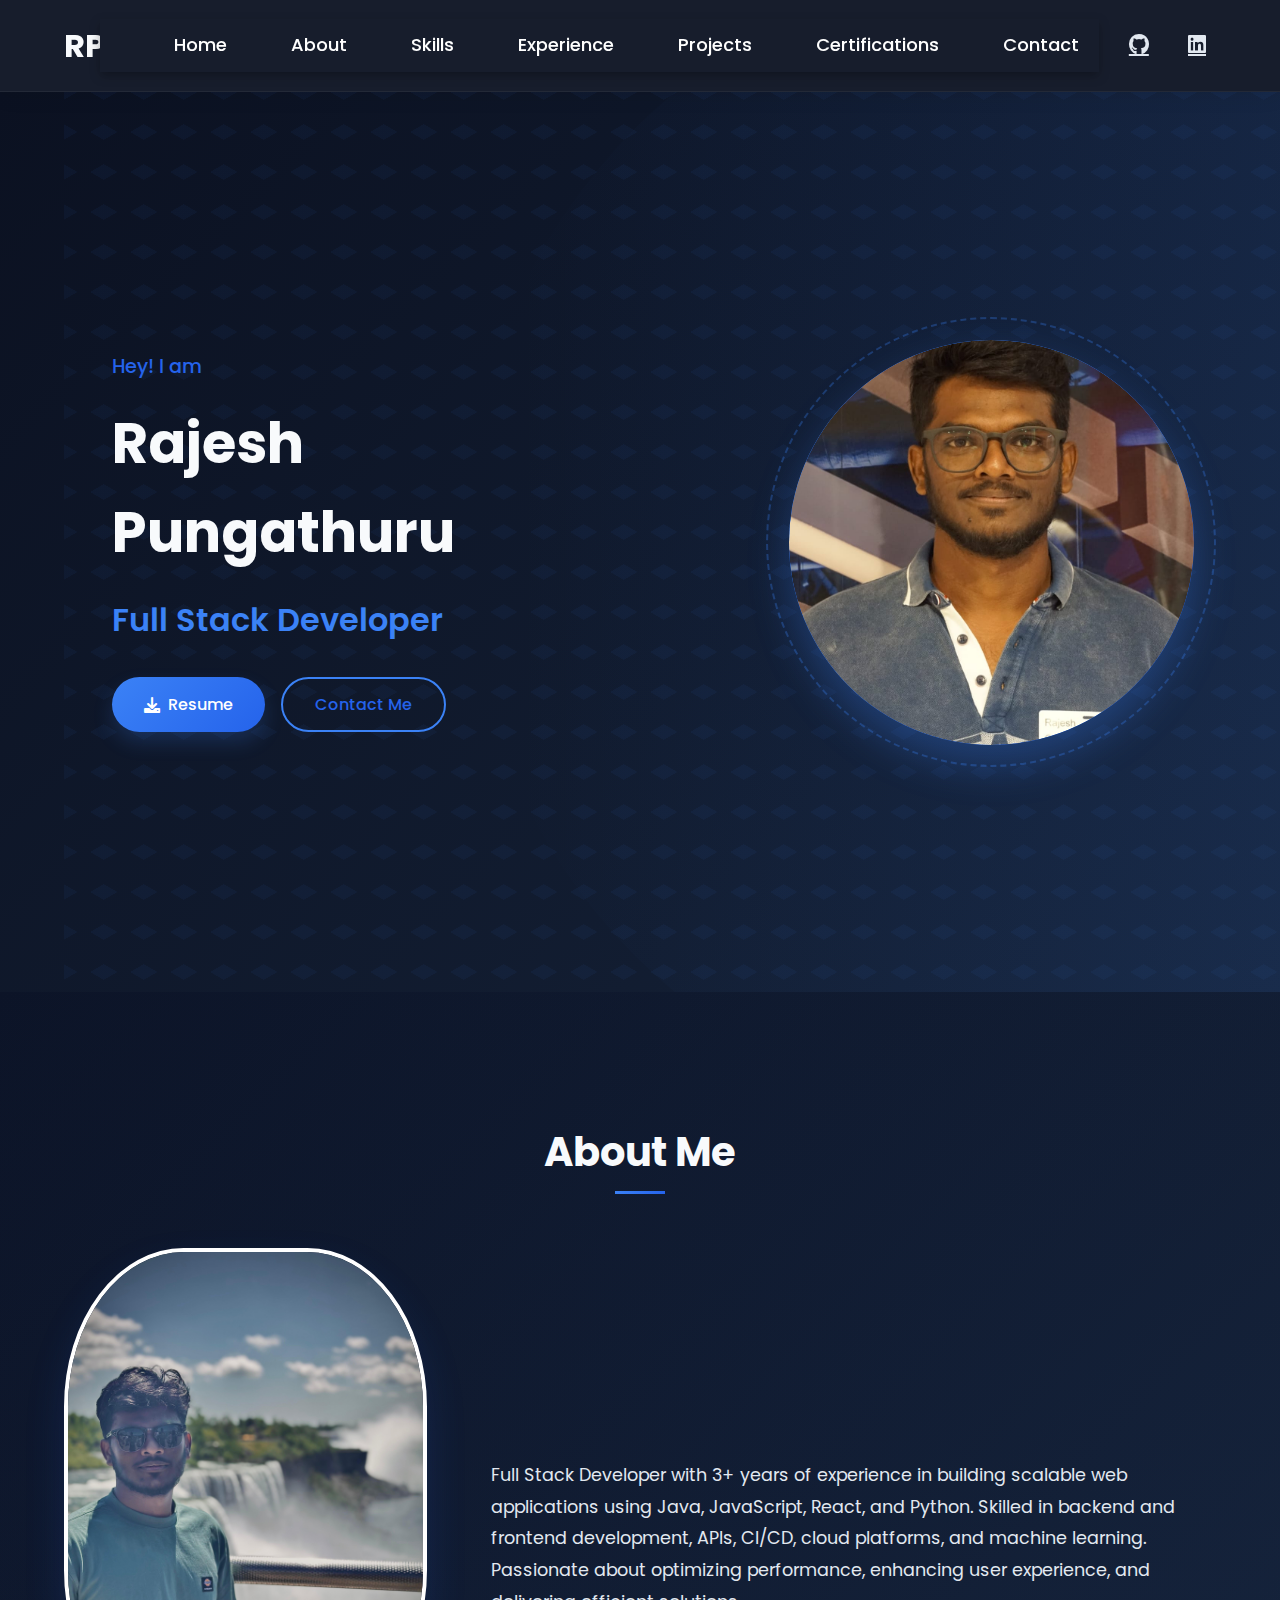
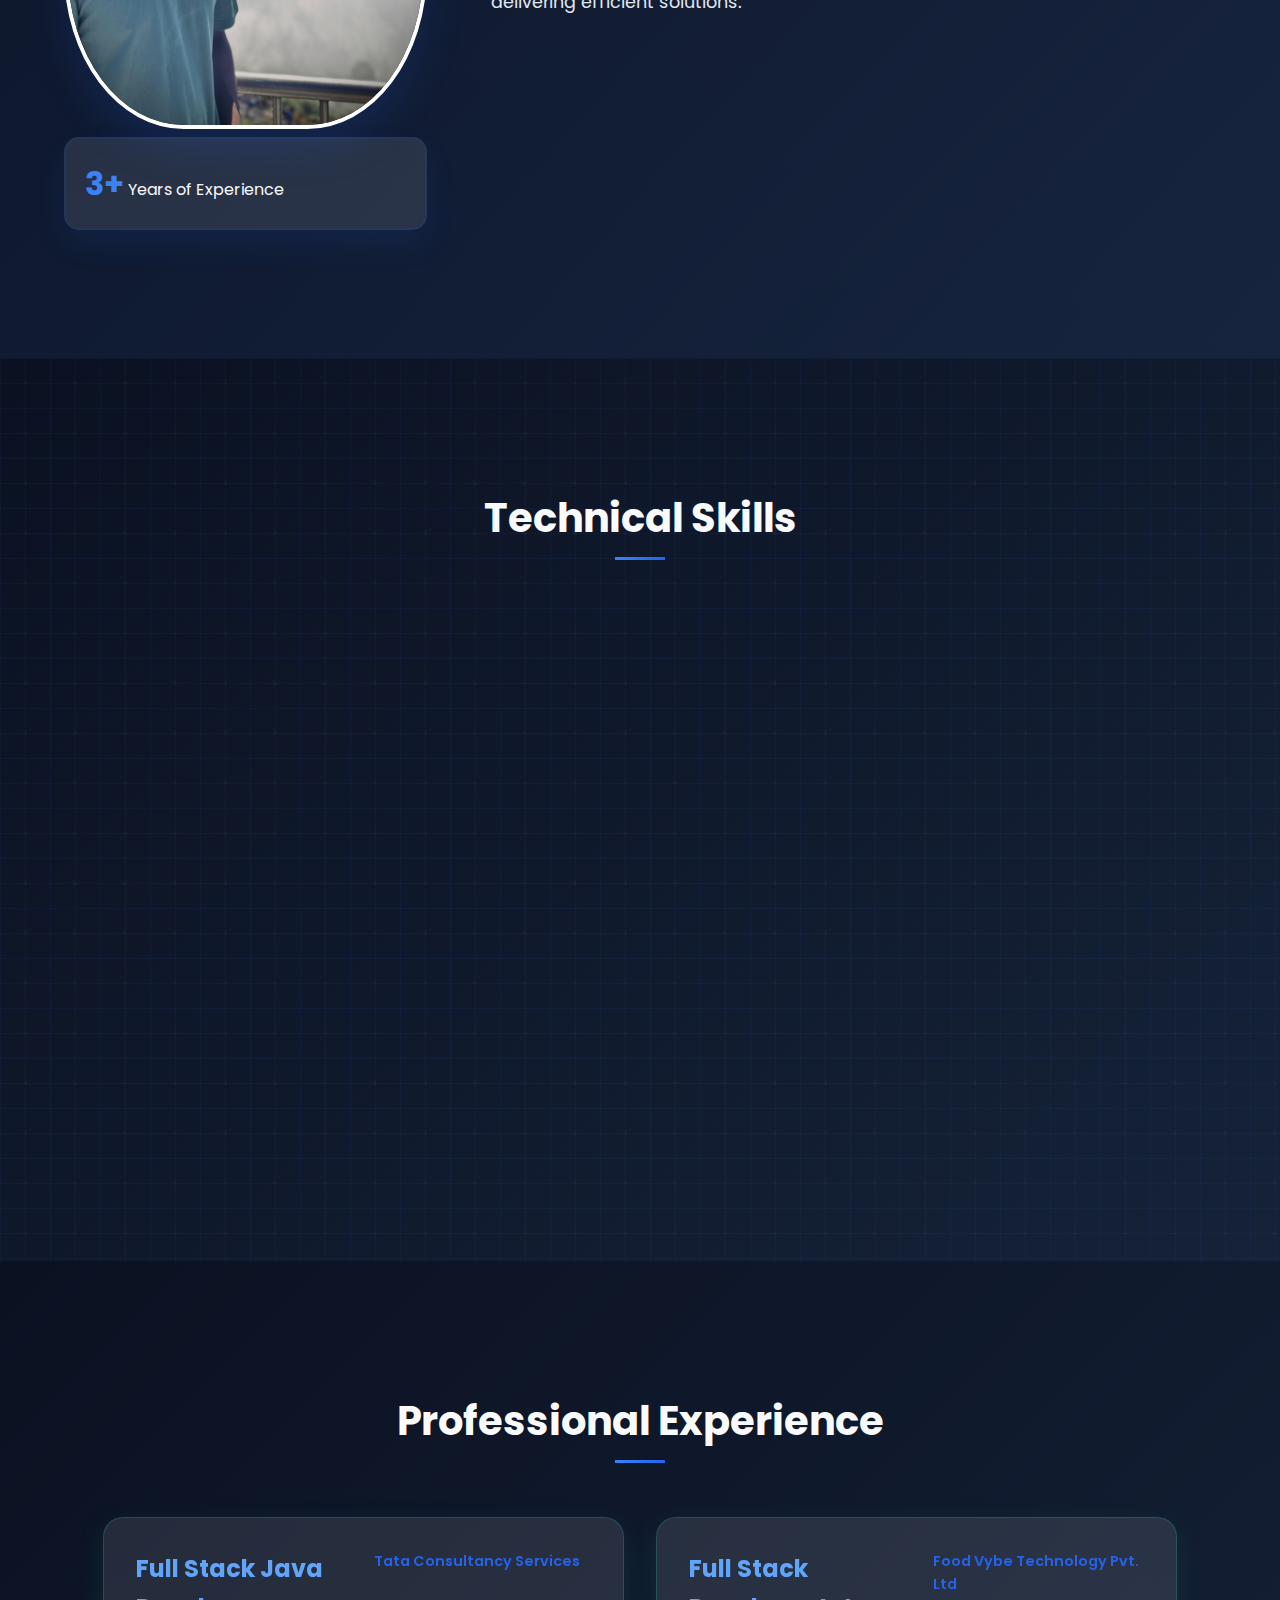
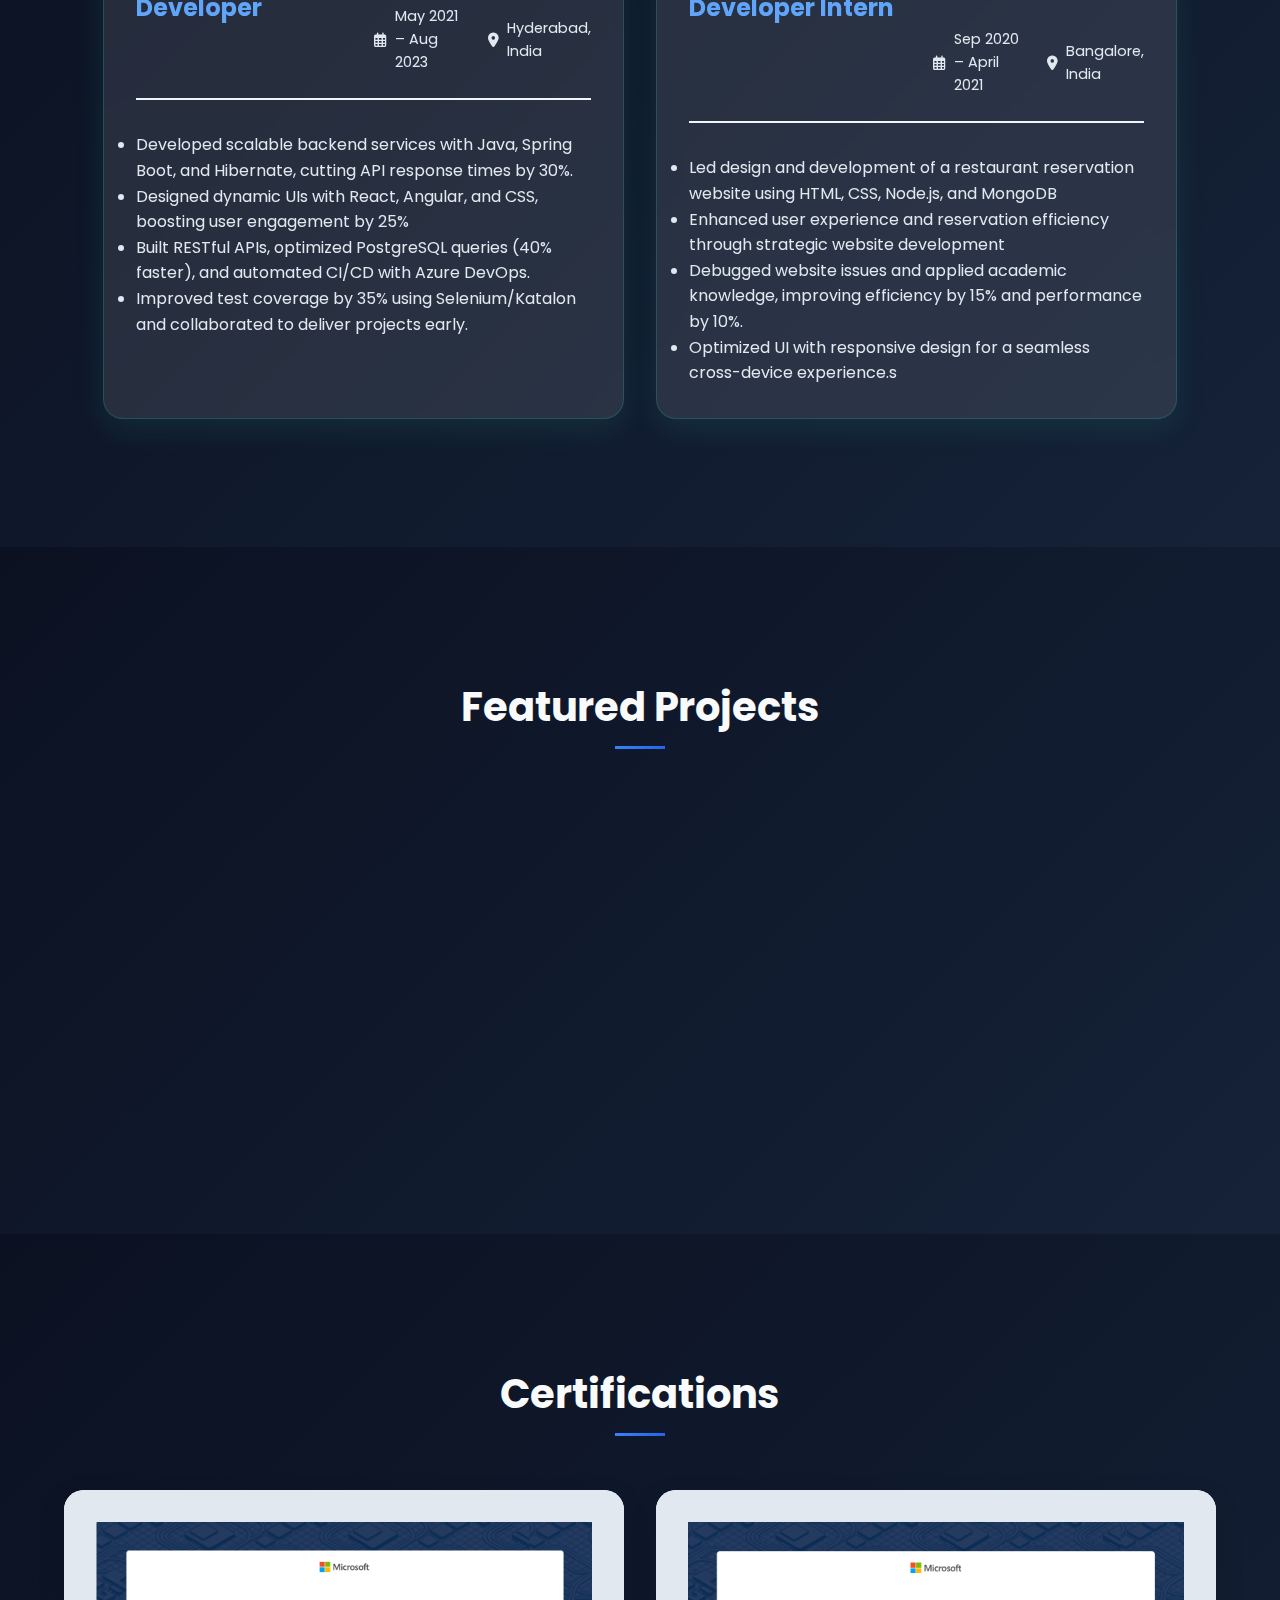
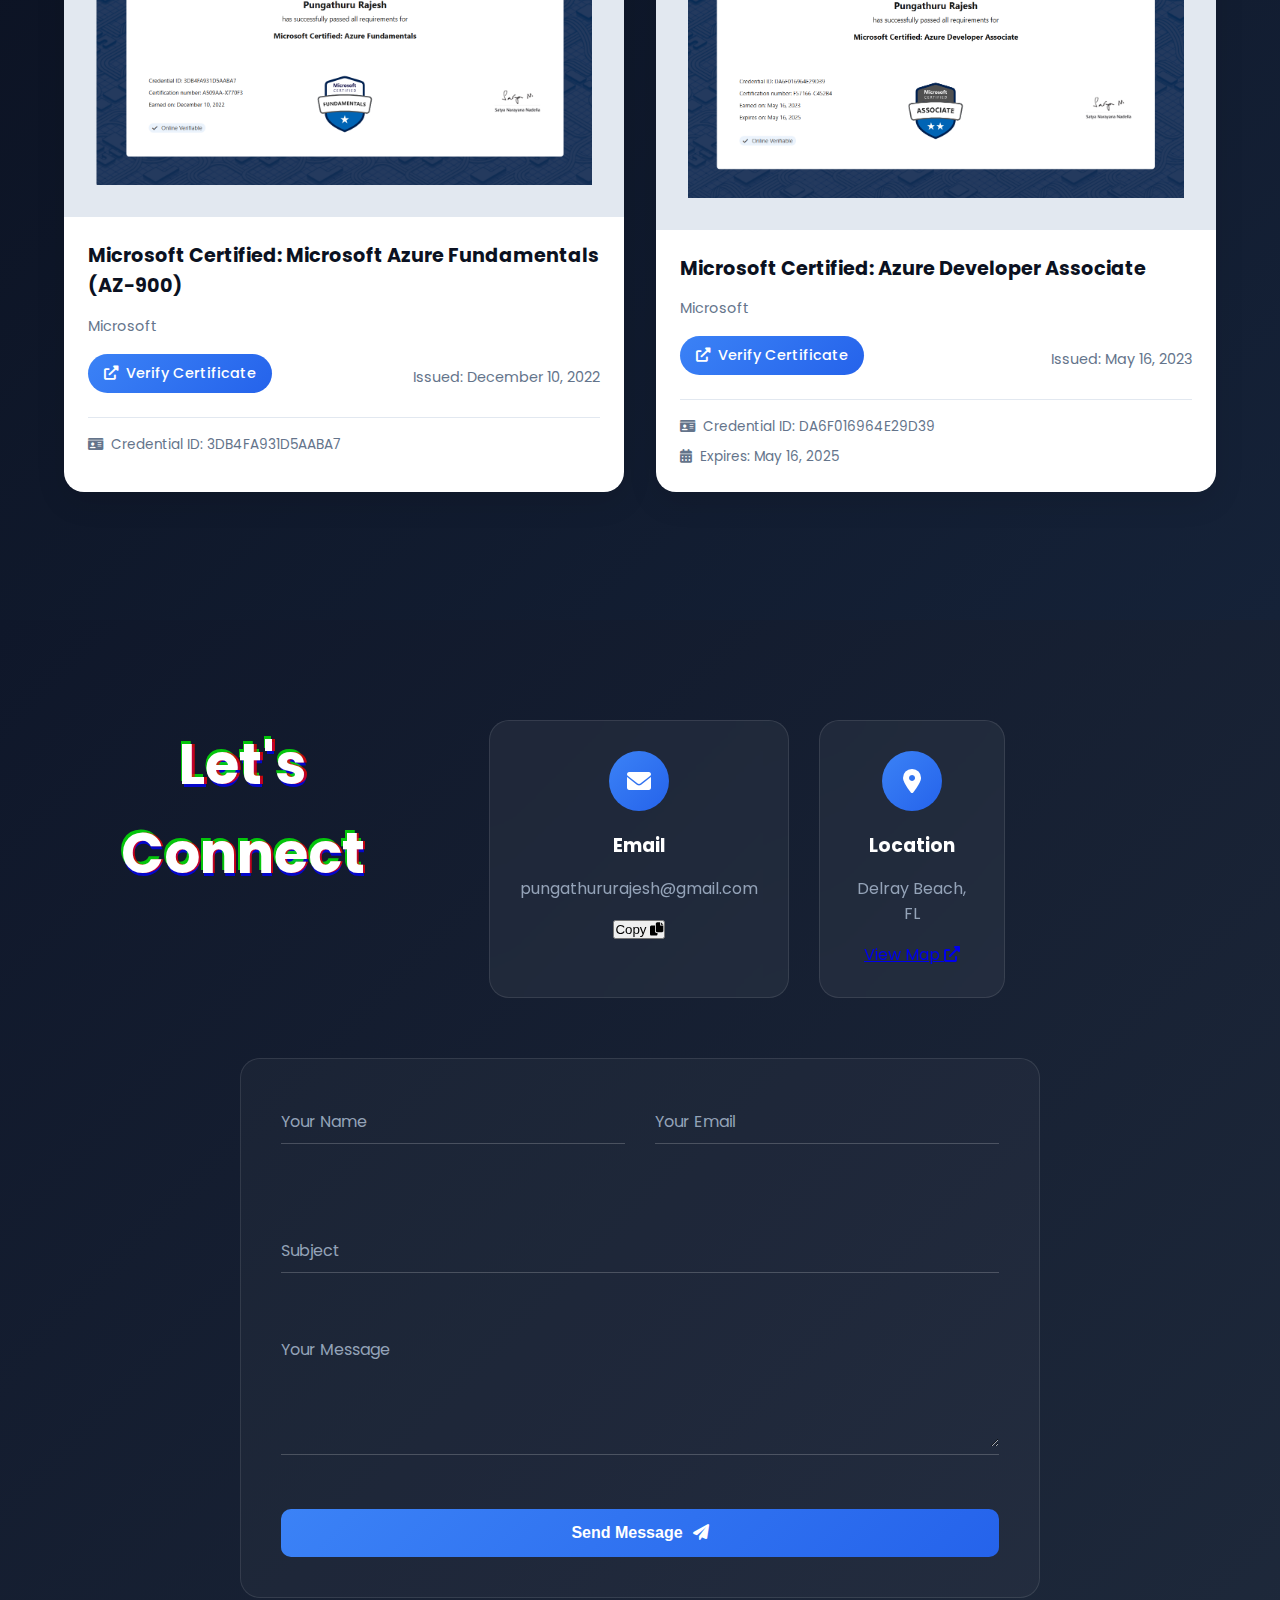
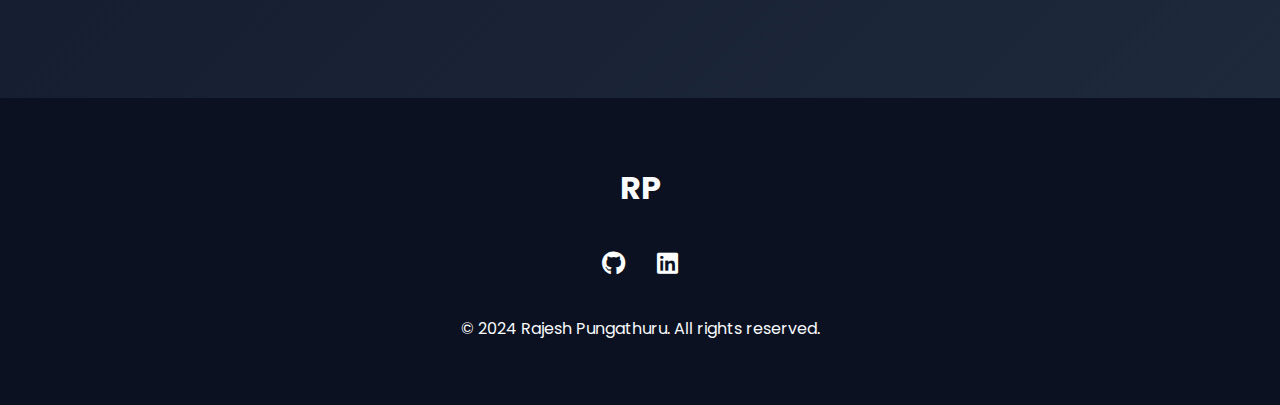
==== commit 4e7be914: "second commit" ====
--- a/index.html
+++ b/index.html
@@ -21,6 +21,10 @@
       <a href="#projects" class="nav-item">Projects</a>
       <a href="#certifications" class="nav-item">Certifications</a>
       <a href="#contact" class="nav-item">Contact</a>
+      
+    </div>
+    <div class="hamburger-menu" id="hamburger-menu">
+      <i class="fas fa-bars"></i>
     </div>
     <div class="nav-social">
       <a href="https://github.com/RajeshPungathuru" target="_blank" class="social-icon github">
@@ -40,7 +44,7 @@
         <h1 class="dev-name">Rajesh Pungathuru</h1>
         <div class="role-text">Full Stack Developer</div>
         <div class="cta-buttons">
-          <a href="assets/RP_OG_Resume.pdf" download class="btn primary-btn">
+          <a href="assets/Rajesh_P_OG_Resume.pdf" download class="btn primary-btn">
             <i class="fas fa-download"></i> Resume
           </a>
           <a href="#contact" class="btn secondary-btn">Contact Me</a>
@@ -432,6 +436,9 @@
   </section>
   <script src="https://cdn.jsdelivr.net/npm/@emailjs/browser@3/dist/email.min.js"></script>
   <script src="script.js"></script>
+
+  
+
   <!-- Footer -->
   <footer class="footer">
     <div class="footer-content">
--- a/styles.css
+++ b/styles.css
@@ -1908,4 +1908,563 @@
   .subtitle {
     font-size: 1rem;
   }
-}+}
+/*newcode*/
+
+
+
+
+/* Mobile Responsive Styles */
+@media (max-width: 768px) {
+  /* Adjust navbar for mobile */
+  .navbar {
+    padding: 1rem;
+  }
+
+  .nav-links {
+    display: none; /* Hide nav links on mobile */
+  }
+
+  .nav-social {
+    display: none; /* Hide social icons on mobile */
+  }
+
+  /* Adjust hero section for mobile */
+  .hero-section {
+    padding: 6rem 1rem;
+  }
+
+  .hero-content {
+    flex-direction: column-reverse;
+    text-align: center;
+    gap: 2rem;
+  }
+
+  .hero-text {
+    padding-left: 0;
+  }
+
+  .dev-name {
+    font-size: 2.5rem;
+  }
+
+  .role-text {
+    font-size: 2rem;
+  }
+
+  .hero-image {
+    width: 300px;
+    height: 300px;
+  }
+
+  /* Adjust about section for mobile */
+  .about-content {
+    flex-direction: column;
+    text-align: center;
+  }
+
+  .about-image {
+    margin-bottom: 2rem;
+  }
+
+  /* Adjust skills section for mobile */
+  .skills-categories {
+    grid-template-columns: 1fr;
+  }
+
+  /* Adjust experience section for mobile */
+  .experience-container {
+    grid-template-columns: 1fr;
+  }
+
+  .experience-card {
+    padding: 1.5rem;
+  }
+
+  .meta-info {
+    flex-direction: column;
+    gap: 0.5rem;
+  }
+
+  /* Adjust projects section for mobile */
+  .project-grid {
+    grid-template-columns: 1fr;
+  }
+
+  /* Adjust contact section for mobile */
+  .contact-container {
+    grid-template-columns: 1fr;
+  }
+
+  .form-group {
+    grid-template-columns: 1fr;
+  }
+
+  /* Adjust certifications section for mobile */
+  .certifications-grid {
+    grid-template-columns: 1fr;
+  }
+
+  .certification-image {
+    height: 300px;
+    padding: 2.5rem;
+  }
+
+  /* Adjust footer for mobile */
+  .footer-content {
+    text-align: center;
+  }
+
+  .footer-social {
+    justify-content: center;
+  }
+}
+
+@media (max-width: 480px) {
+  /* Adjust hero section for very small screens */
+  .hero-section {
+    padding: 4rem 1rem;
+  }
+
+  .dev-name {
+    font-size: 2rem;
+  }
+
+  .role-text {
+    font-size: 1.5rem;
+  }
+
+  .hero-image {
+    width: 250px;
+    height: 250px;
+  }
+
+  /* Adjust about section for very small screens */
+  .about-image {
+    width: 100%;
+    max-width: 250px;
+  }
+
+  /* Adjust skills section for very small screens */
+  .skill-category {
+    padding: 1.5rem;
+  }
+
+  .skill-tags span {
+    padding: 0.5rem 1rem;
+  }
+
+  /* Adjust experience section for very small screens */
+  .experience-card {
+    padding: 1rem;
+  }
+
+  /* Adjust contact section for very small screens */
+  .contact-form {
+    padding: 20px;
+  }
+
+  /* Adjust certifications section for very small screens */
+  .certification-image {
+    height: 250px;
+    padding: 2rem;
+  }
+}
+
+/* Add transitions for smooth resizing */
+.navbar, .hero-content, .about-content, .skills-categories, .experience-container, .project-grid, .contact-container, .certifications-grid {
+  transition: all 0.3s ease;
+}
+
+/* Mobile Menu Toggle */
+.mobile-menu-toggle {
+  display: none; /* Hide by default */
+  flex-direction: column;
+  justify-content: space-around;
+  width: 30px;
+  height: 25px;
+  background: transparent;
+  border: none;
+  cursor: pointer;
+  padding: 0;
+  z-index: 1001;
+}
+
+.mobile-menu-toggle span {
+  width: 100%;
+  height: 3px;
+  background: #f8fafc;
+  transition: all 0.3s ease;
+}
+
+@media (max-width: 768px) {
+  .mobile-menu-toggle {
+    display: flex;
+  }
+
+  .nav-links {
+    position: absolute;
+    top: 100%;
+    left: 0;
+    width: 100%;
+    flex-direction: column;
+    background: rgba(11, 17, 33, 0.95);
+    backdrop-filter: blur(10px);
+    padding: 1rem;
+    display: none;
+  }
+
+  .nav-links.active {
+    display: flex;
+  }
+}
+/* Certifications Section */
+.certifications-section {
+  padding: 8rem 5%;
+  background: var(--dark-gradient);
+  overflow: hidden; /* Prevent overflow */
+}
+
+.certifications-grid {
+  display: grid;
+  grid-template-columns: repeat(auto-fit, minmax(300px, 1fr)); /* Adjust min width */
+  gap: 2rem;
+  margin-top: 4rem;
+  max-width: 1400px;
+  margin-left: auto;
+  margin-right: auto;
+}
+
+.certification-card {
+  background: white;
+  border-radius: 20px;
+  overflow: hidden;
+  box-shadow: 0 10px 30px rgba(0, 0, 0, 0.1);
+  transition: transform 0.3s ease, box-shadow 0.3s ease;
+  animation: fadeInUp 0.5s ease-out backwards;
+  max-width: 100%; /* Ensure it doesn't overflow */
+  margin: 0 auto;
+}
+
+.certification-image {
+  width: 100%;
+  height: auto; /* Adjust height */
+  overflow: hidden;
+  display: flex;
+  align-items: center;
+  justify-content: center;
+  background: #e2e8f0;
+  padding: 2rem; /* Adjust padding */
+}
+
+.certification-image img {
+  width: 100%;
+  height: auto; /* Ensure image is responsive */
+  object-fit: contain;
+  animation: float 6s ease-in-out infinite;
+}
+
+.certification-content {
+  padding: 1.5rem; /* Adjust padding */
+}
+
+.certification-content h3 {
+  color: var(--dark-color);
+  font-size: 1.2rem; /* Adjust font size */
+  margin-bottom: 0.8rem;
+}
+
+.certification-content p {
+  color: #64748b;
+  font-size: 0.9rem; /* Adjust font size */
+  margin-bottom: 1rem;
+}
+
+.certification-links {
+  display: flex;
+  justify-content: space-between;
+  align-items: center;
+  flex-wrap: wrap; /* Ensure links wrap on small screens */
+}
+
+.cert-btn {
+  background: var(--gradient);
+  color: white;
+  padding: 0.5rem 1rem;
+  border-radius: 50px;
+  font-size: 0.9rem;
+  text-decoration: none;
+  display: flex;
+  align-items: center;
+  gap: 0.5rem;
+  transition: transform 0.3s ease;
+  margin-bottom: 0.5rem; /* Add margin for wrapped items */
+}
+
+.cert-date {
+  color: #64748b;
+  font-size: 0.9rem;
+}
+
+/* Responsive Design */
+@media (max-width: 768px) {
+  .certifications-grid {
+    grid-template-columns: 1fr;
+    padding: 0 1.5rem;
+    gap: 2rem;
+  }
+
+  .certification-image {
+    height: auto;
+    padding: 1.5rem;
+  }
+
+  .certification-content {
+    padding: 1rem;
+  }
+
+  .certification-content h3 {
+    font-size: 1.1rem;
+  }
+
+  .certification-content p {
+    font-size: 0.85rem;
+  }
+
+  .cert-btn {
+    font-size: 0.8rem;
+    padding: 0.4rem 0.8rem;
+  }
+
+  .cert-date {
+    font-size: 0.8rem;
+  }
+}
+
+@media (max-width: 480px) {
+  .certifications-section {
+    padding: 4rem 1rem;
+  }
+
+  .certification-image {
+    padding: 1rem;
+  }
+
+  .certification-content h3 {
+    font-size: 1rem;
+  }
+
+  .certification-content p {
+    font-size: 0.8rem;
+  }
+
+  .cert-btn {
+    font-size: 0.75rem;
+    padding: 0.3rem 0.7rem;
+  }
+
+  .cert-date {
+    font-size: 0.75rem;
+  }
+}
+/* Prevent overflow */
+html, body {
+  width: 100%;
+  overflow-x: hidden; /* Prevent horizontal scroll */
+}
+
+/* Ensure all sections are contained */
+section {
+  width: 100%;
+  overflow: hidden;
+}
+/* Hero Section */
+.hero-section {
+  min-height: 100vh;
+  display: flex;
+  align-items: center;
+  padding: 0 5%;
+  background: var(--dark-gradient);
+  position: relative;
+  overflow: hidden;
+  color: #f8fafc;
+}
+
+@media (max-width: 768px) {
+  .hero-section {
+    padding: 6rem 1rem;
+  }
+
+  .hero-content {
+    flex-direction: column-reverse;
+    text-align: center;
+    gap: 2rem;
+  }
+
+  .hero-text {
+    padding-left: 0;
+  }
+
+  .dev-name {
+    font-size: 2.5rem;
+  }
+
+  .role-text {
+    font-size: 2rem;
+  }
+
+  .hero-image {
+    width: 300px;
+    height: 300px;
+  }
+}
+
+@media (max-width: 480px) {
+  .hero-section {
+    padding: 4rem 1rem;
+  }
+
+  .dev-name {
+    font-size: 2rem;
+  }
+
+  .role-text {
+    font-size: 1.5rem;
+  }
+
+  .hero-image {
+    width: 250px;
+    height: 250px;
+  }
+}
+/* Mobile Responsive Menu */
+.navbar {
+  position: relative;
+}
+
+.nav-links {
+  display: flex;
+  justify-content: space-around;
+  align-items: center;
+}
+
+.nav-links a {
+  display: inline-block;
+}
+
+.hamburger-menu {
+  display: none;
+  cursor: pointer;
+  font-size: 24px;
+  color: #fff;
+  position: absolute;
+  top: 20px;
+  right: 20px;
+}
+
+.nav-links {
+  display: flex;
+  flex-direction: row;
+}
+
+/* When on small screens */
+@media (max-width: 768px) {
+  .nav-links {
+    display: none;
+    width: 100%;
+    flex-direction: column;
+    background-color: #333;
+    position: absolute;
+    top: 60px;
+    left: 0;
+    padding: 10px 0;
+  }
+  
+  .nav-links.active {
+    display: block;
+  }
+
+  .nav-links a {
+    padding: 10px 0;
+    text-align: center;
+    border-bottom: 1px solid #444;
+  }
+
+  .hamburger-menu {
+    display: block;
+  }
+}
+
+/* Mobile menu styles */
+.navbar .nav-links {
+  display: none; /* Hide the menu by default */
+  flex-direction: column; /* Stack the items vertically */
+  align-items: center; /* Center the items */
+  background-color: #333; /* Dark background for the mobile menu */
+  position: absolute;
+  top: 60px; /* Adjust based on the height of your navbar */
+  left: 0;
+  width: 100%;
+  z-index: 999; /* Ensure the menu is on top */
+  box-shadow: 0 4px 10px rgba(0, 0, 0, 0.3); /* Slight shadow for the mobile menu */
+  padding: 10px 0;
+}
+
+.navbar .nav-links.active {
+  display: flex; /* Show the menu when it's active */
+}
+
+.navbar .nav-item {
+  padding: 12px 20px;
+  color: #fff;
+  font-size: 18px;
+  text-align: center;
+  text-decoration: none;
+  transition: background-color 0.3s;
+}
+
+.navbar .nav-item:hover {
+  background-color: #555; /* Darker background on hover */
+}
+
+.navbar .nav-item.active {
+  background-color: #4CAF50; /* Active state for the current section */
+}
+
+.navbar .nav-social {
+  display: none; /* Hide social icons in the mobile menu */
+}
+
+.navbar .menu-btn {
+  display: block; /* Ensure the hamburger menu button is visible on mobile */
+  background: transparent;
+  border: none;
+  font-size: 30px;
+  color: #fff;
+  cursor: pointer;
+  z-index: 1000;
+}
+
+.navbar .menu-btn i {
+  color: #fff;
+}
+
+@media (min-width: 768px) {
+  .navbar .nav-links {
+    display: flex; /* Show the regular menu on desktop */
+    flex-direction: row; /* Horizontal menu */
+    justify-content: flex-end;
+    position: static;
+    background: none;
+    padding: 0;
+  }
+
+  .navbar .menu-btn {
+    display: none; /* Hide the hamburger button on desktop */
+  }
+
+  .navbar .nav-social {
+    display: flex; /* Show social icons on desktop */
+    margin-left: 20px;
+  }
+}
